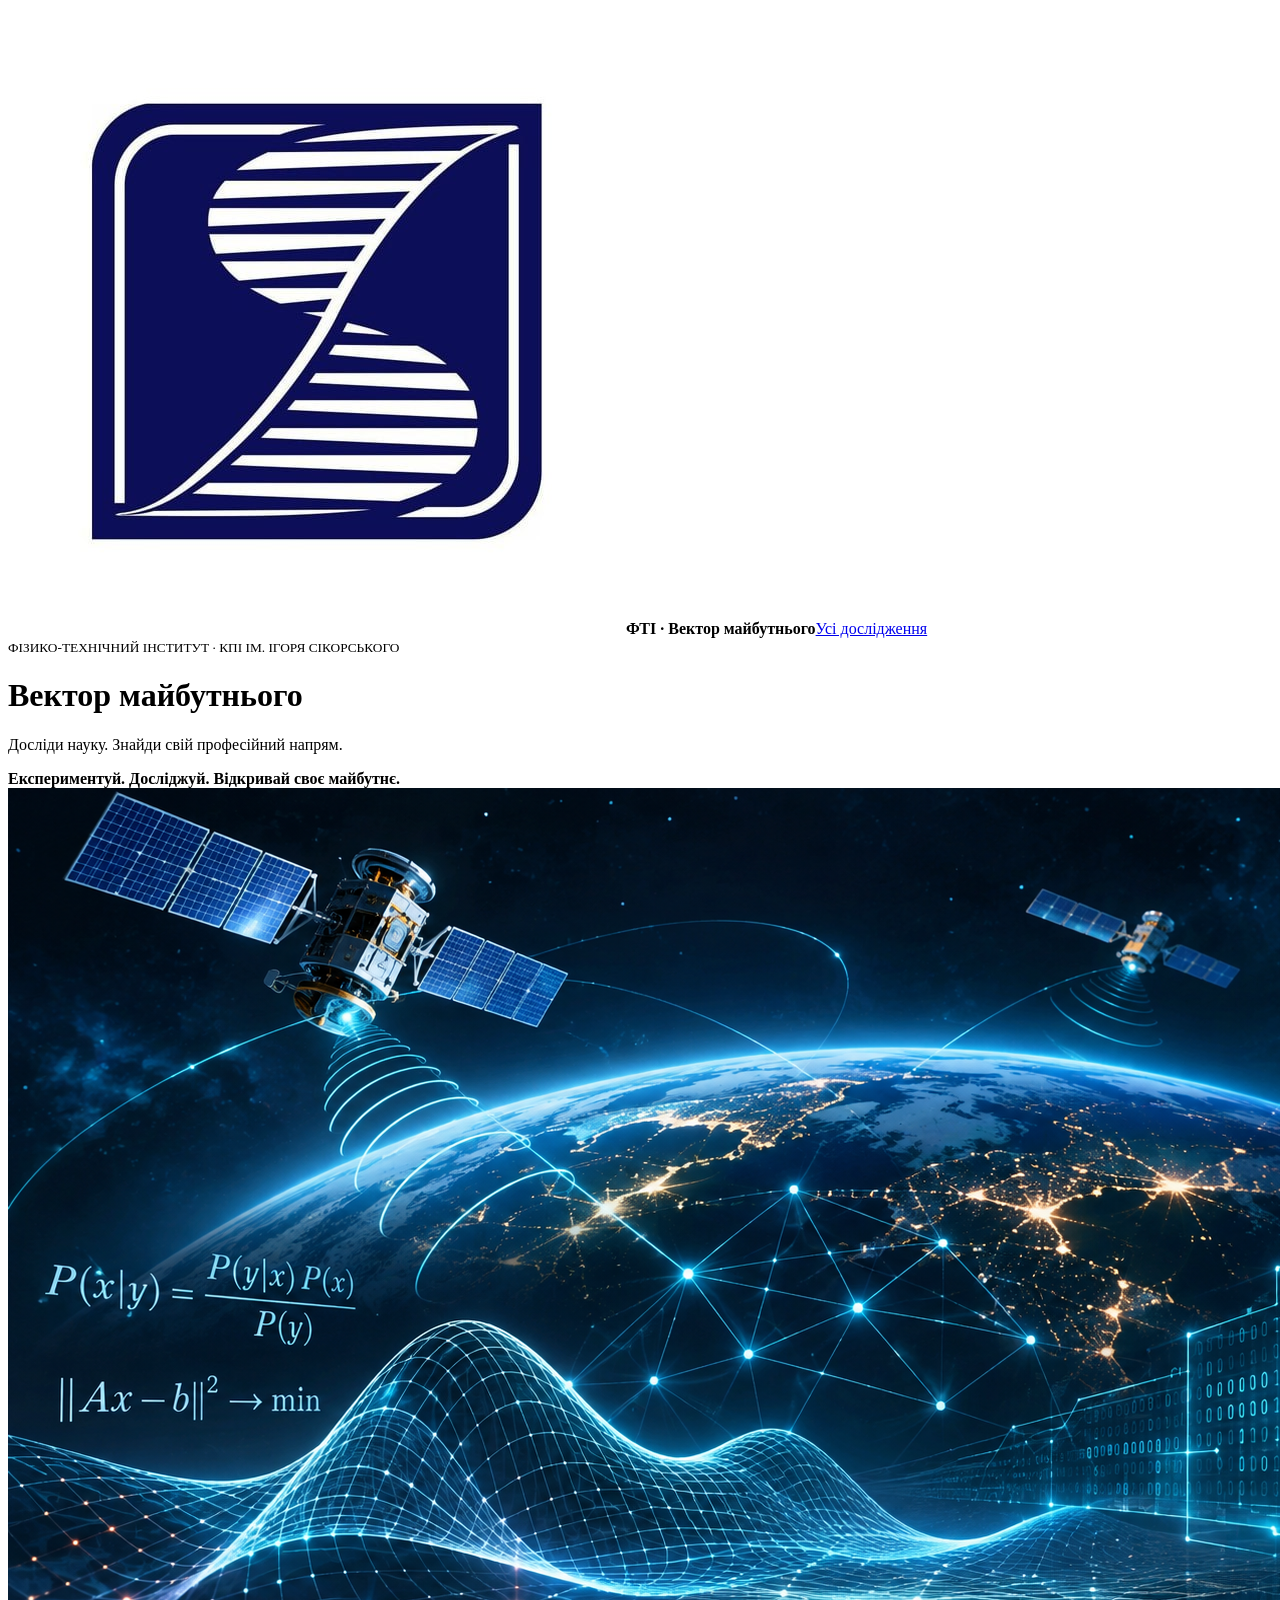
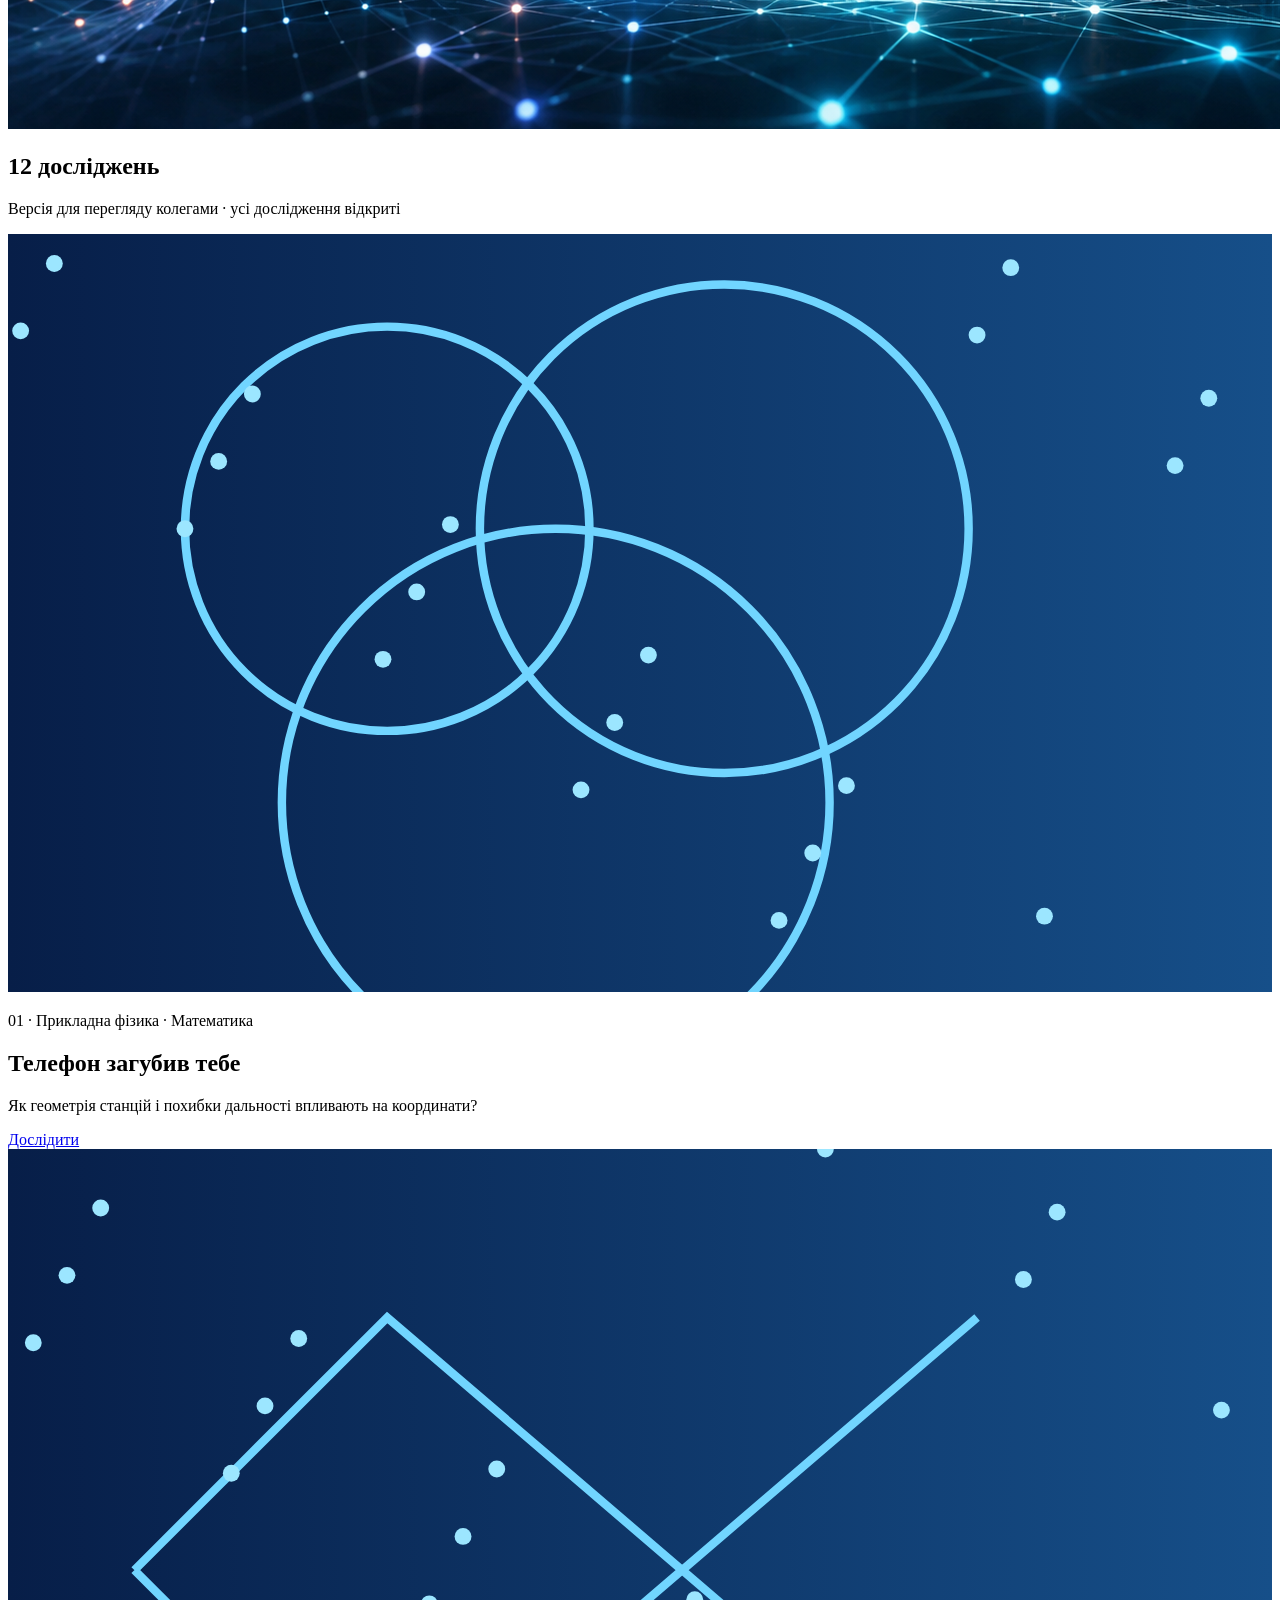
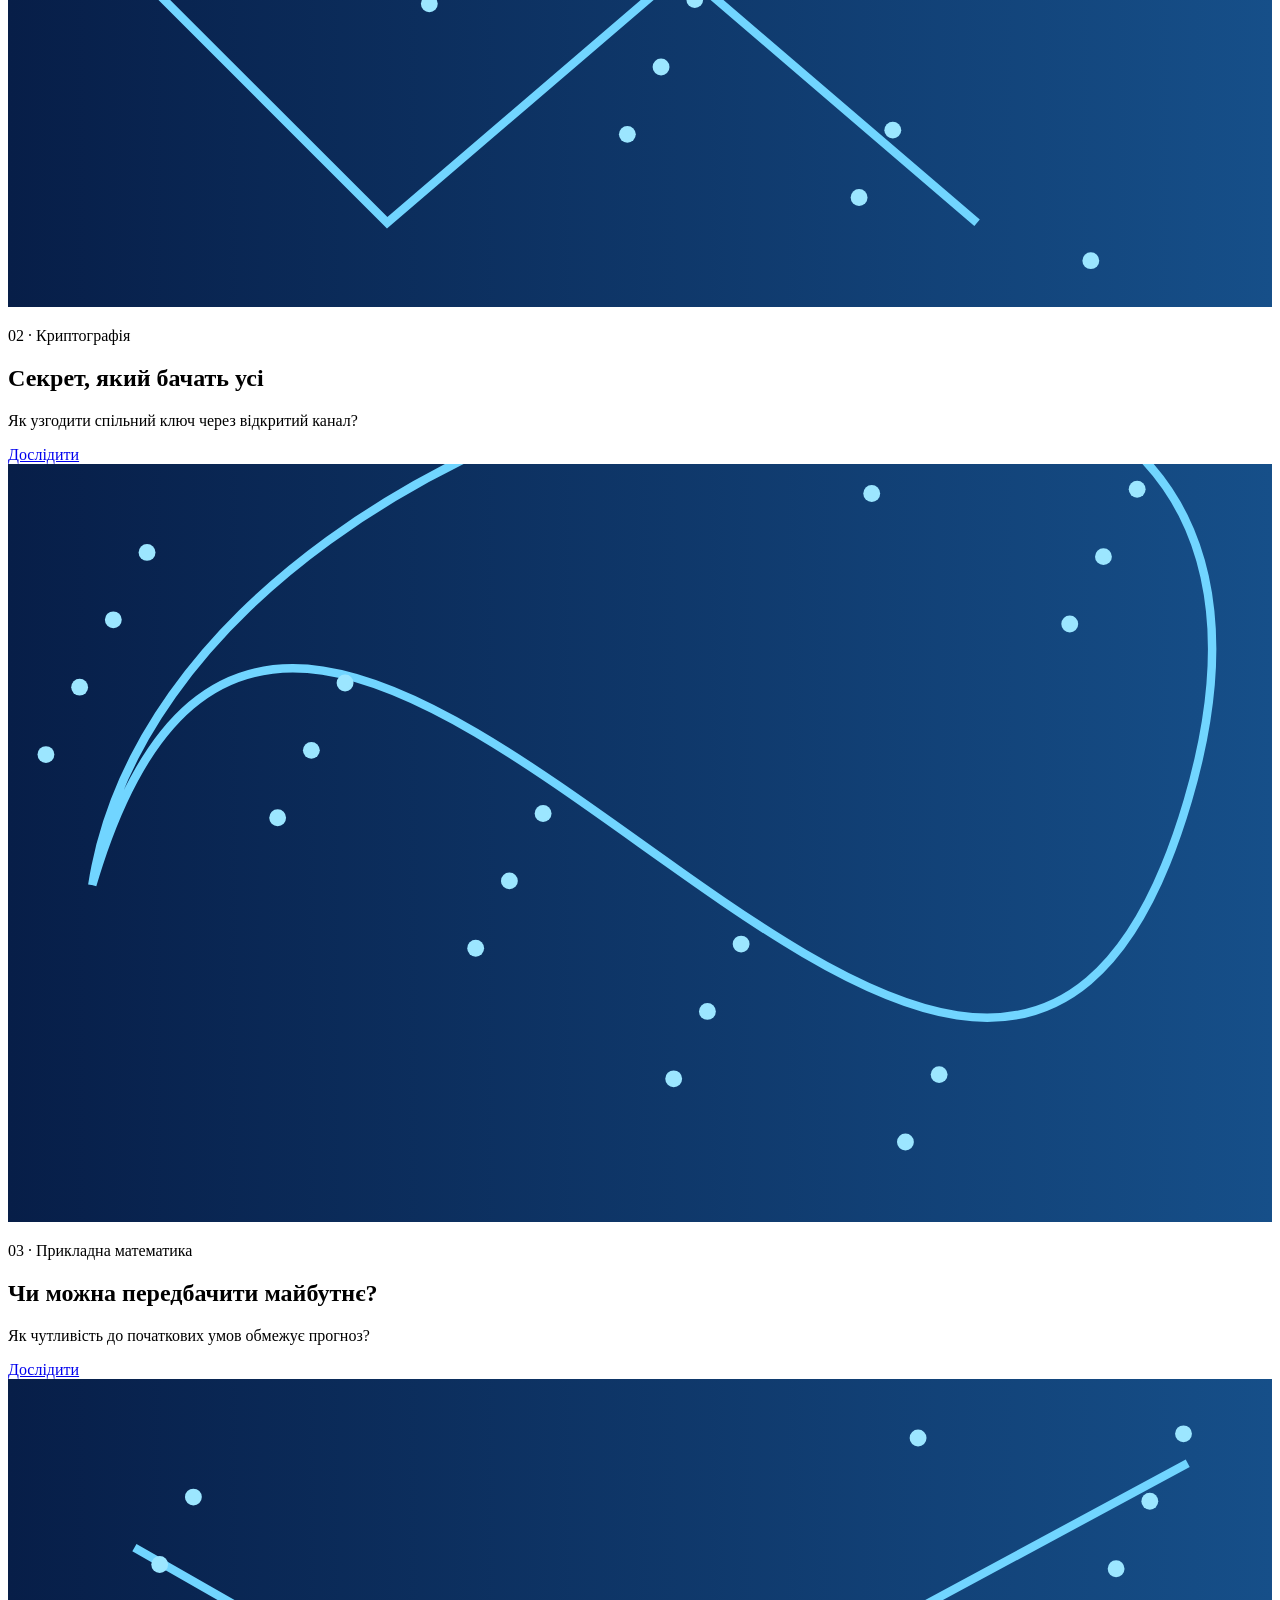
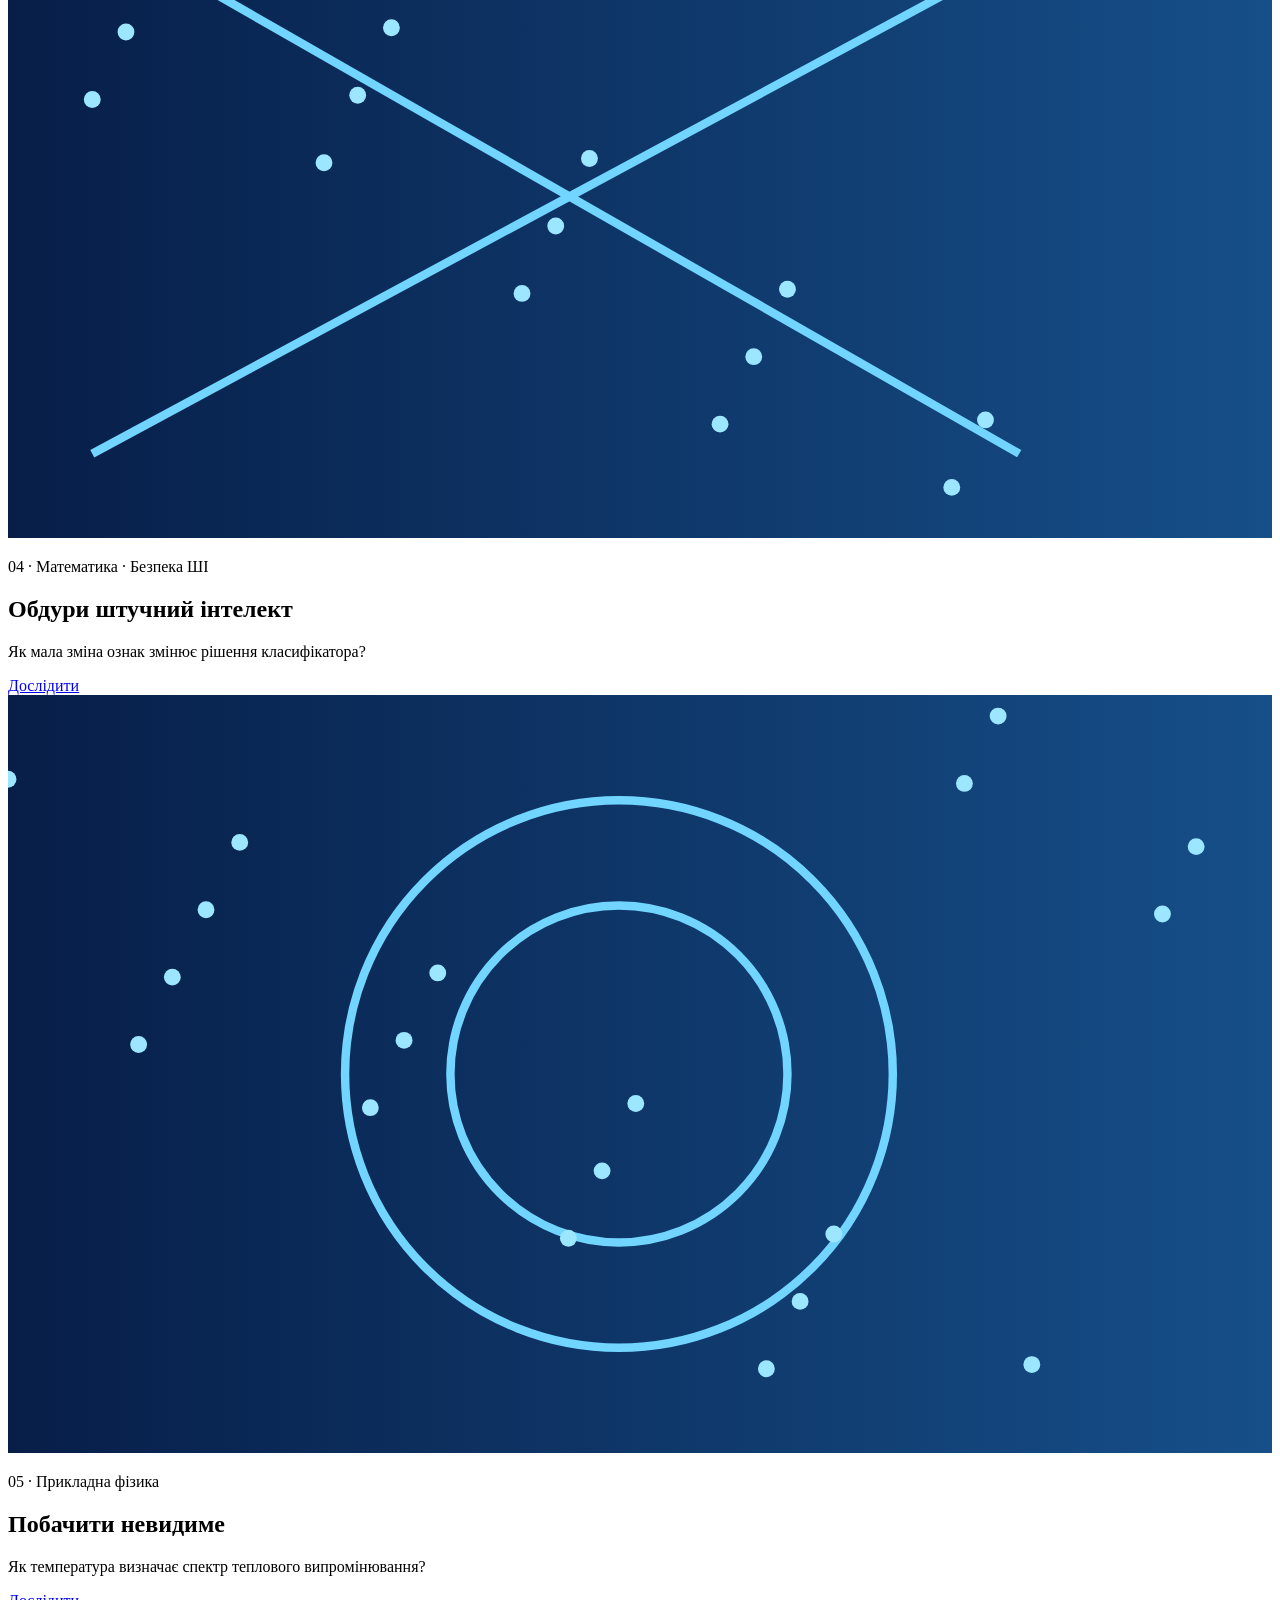
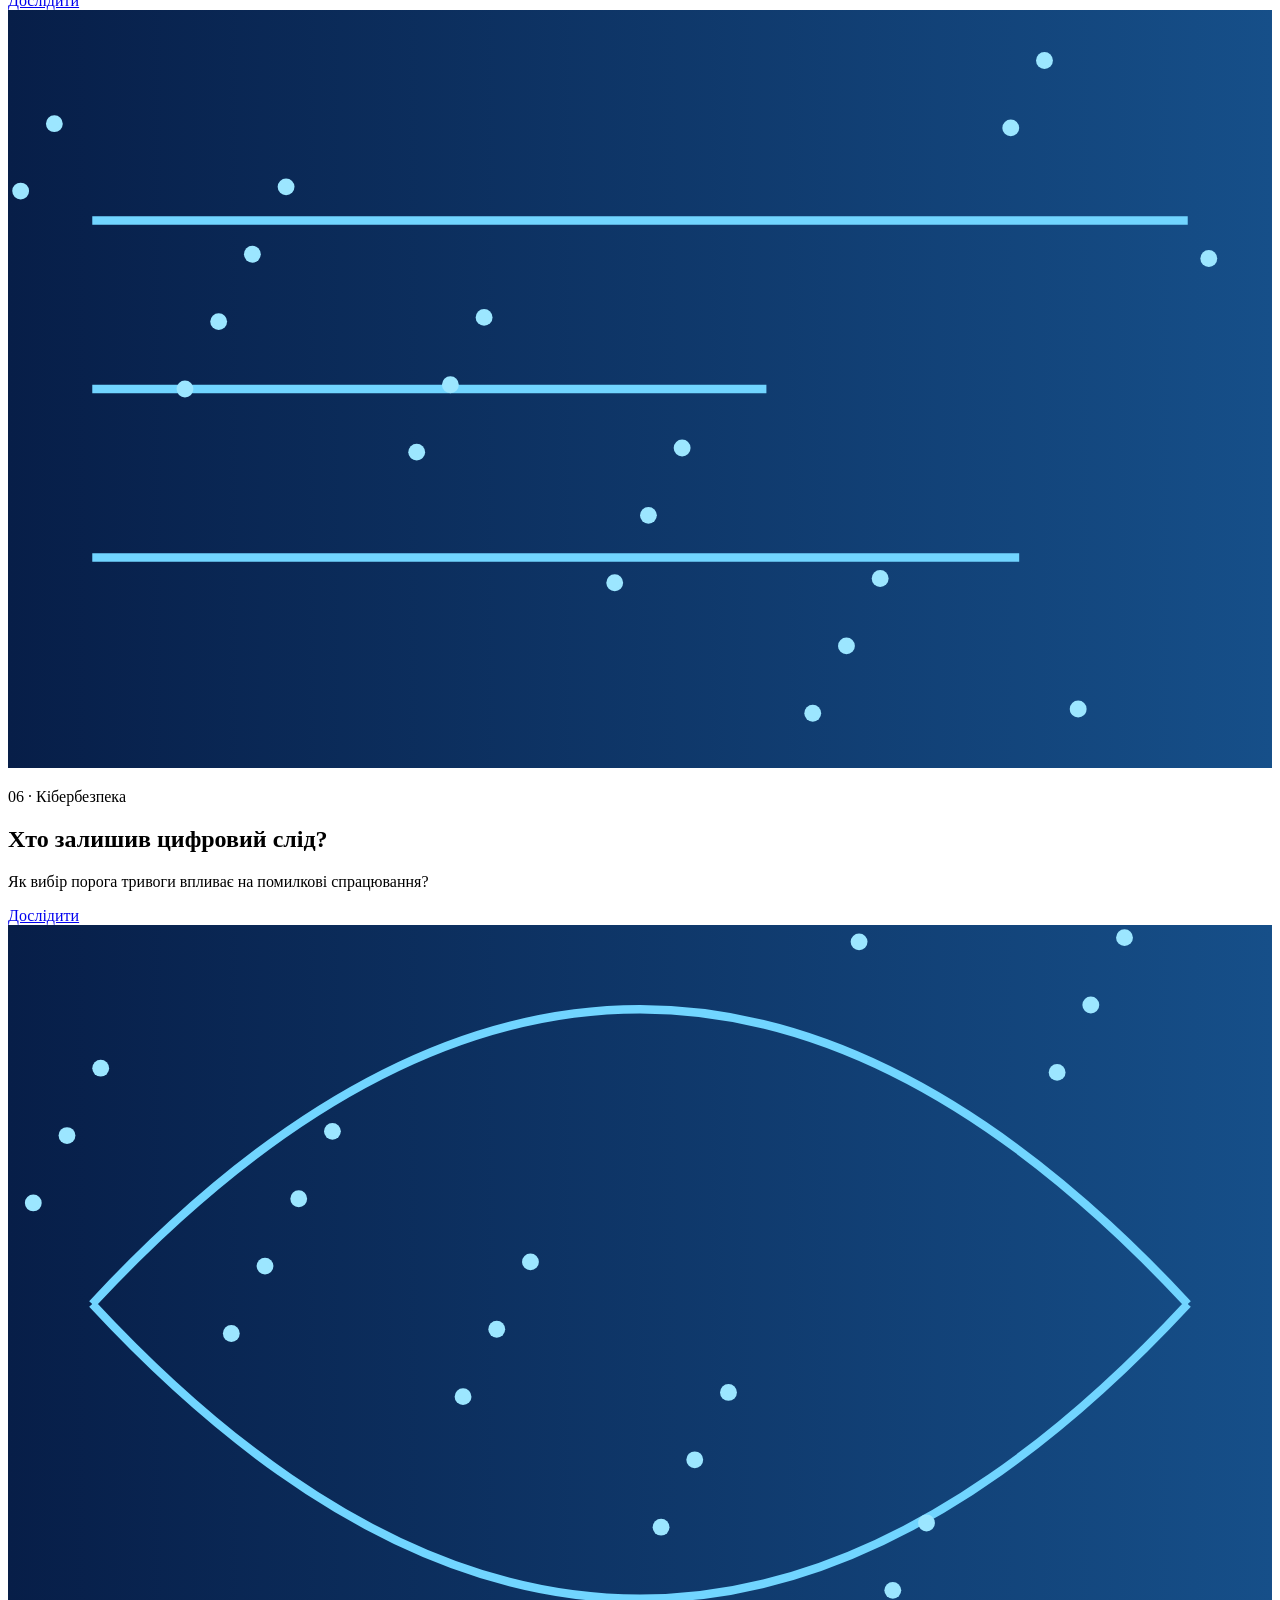
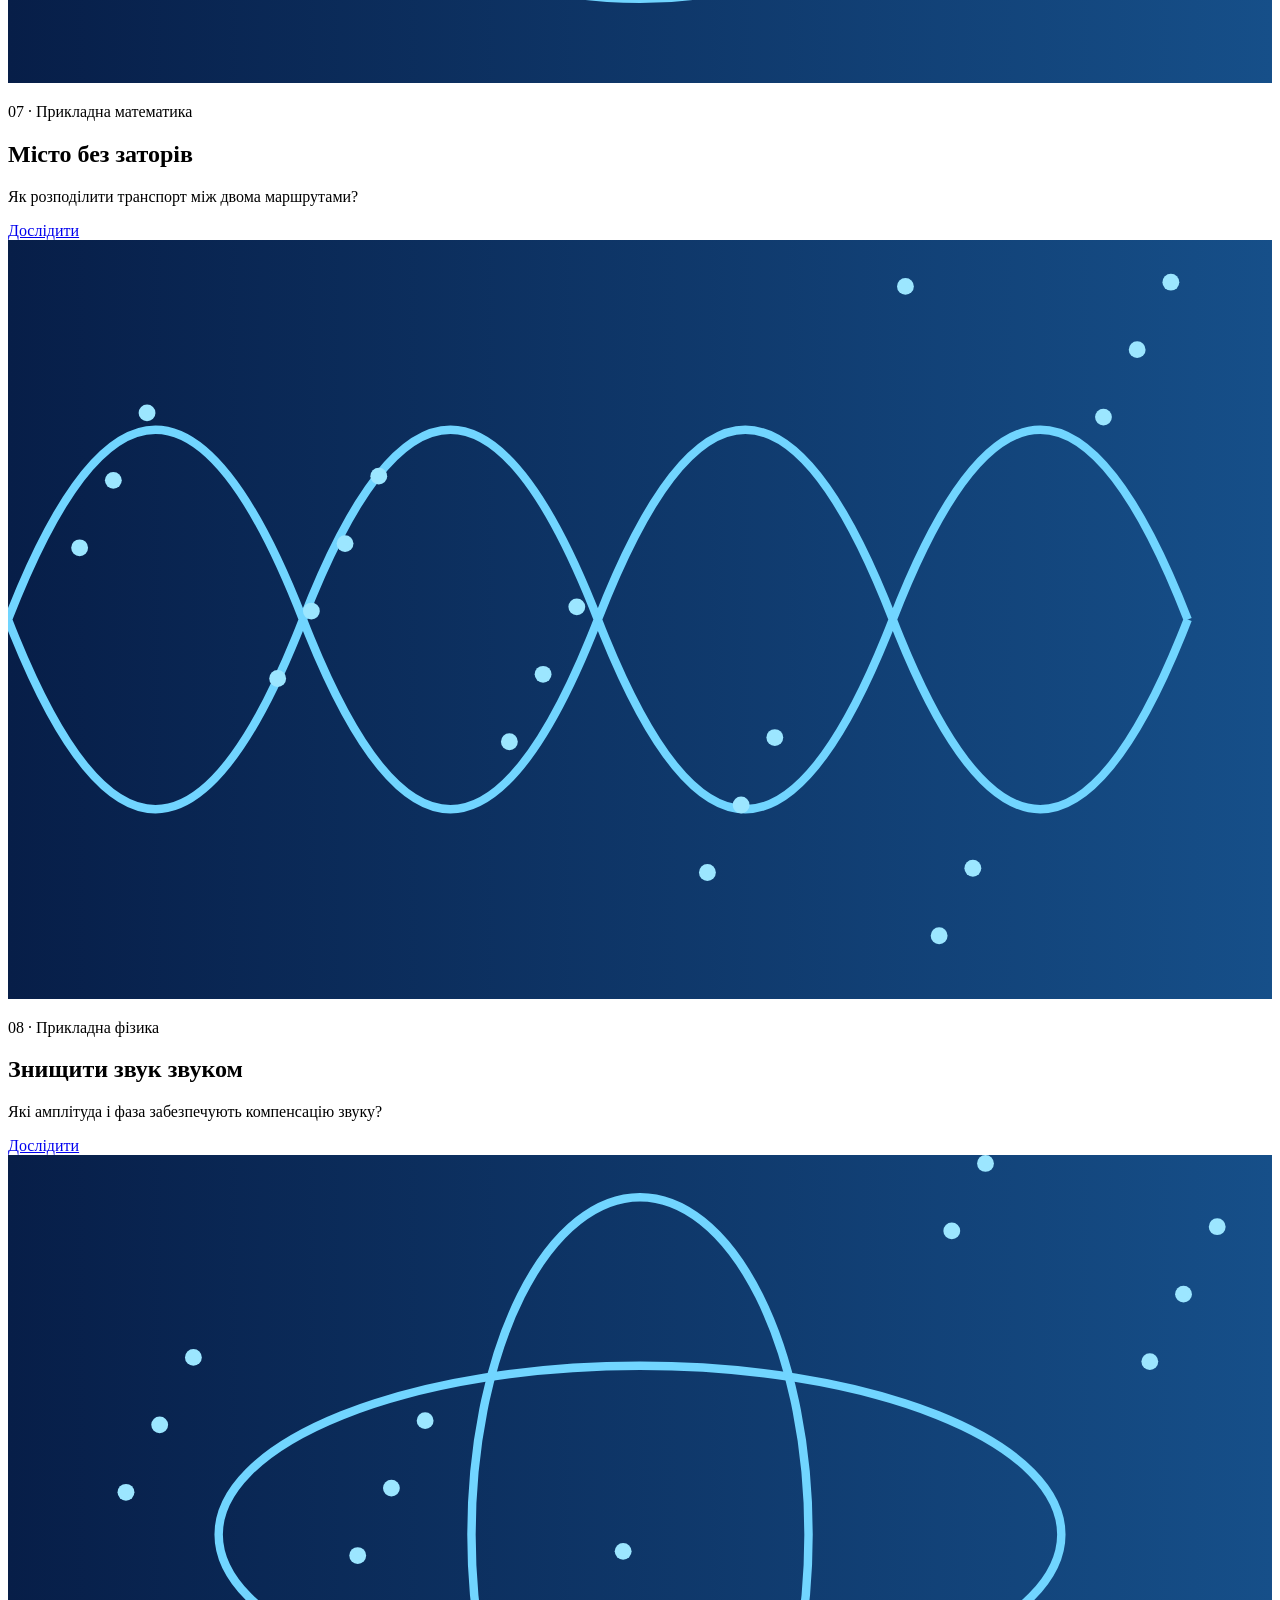
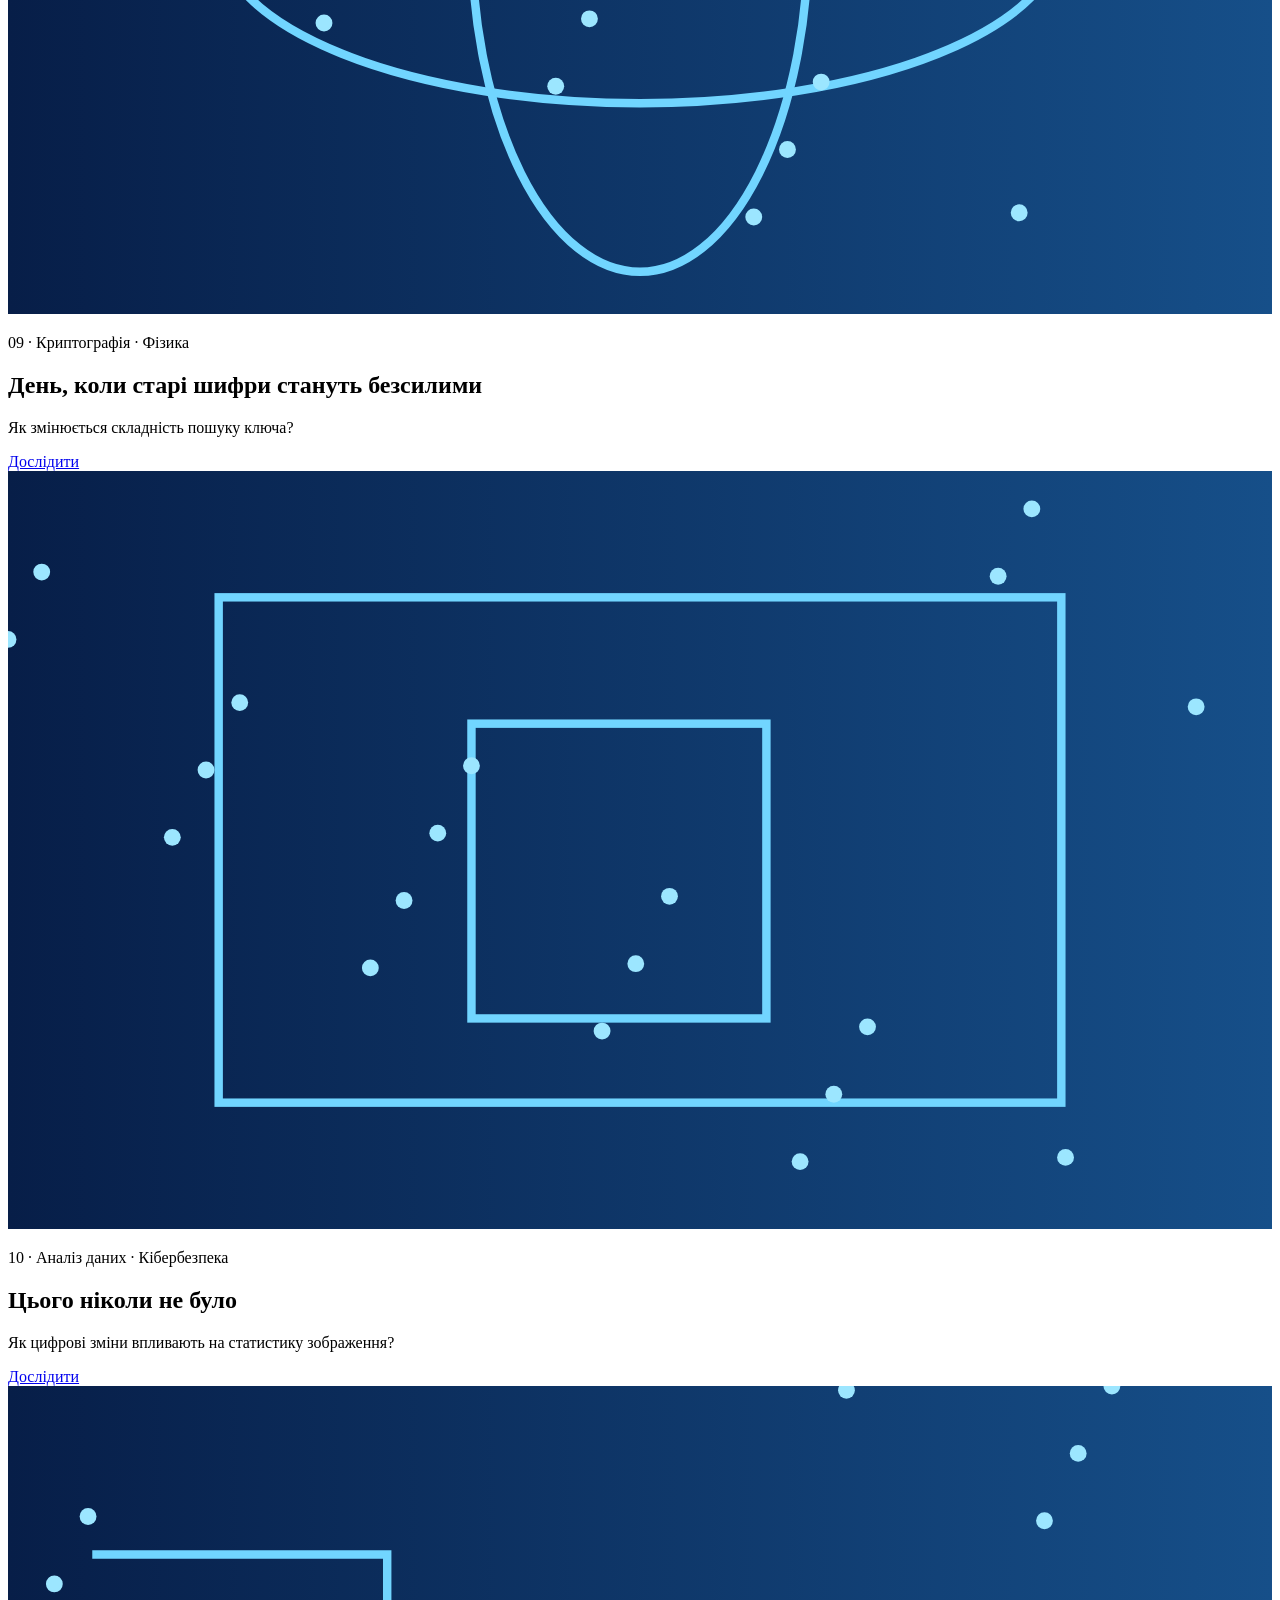
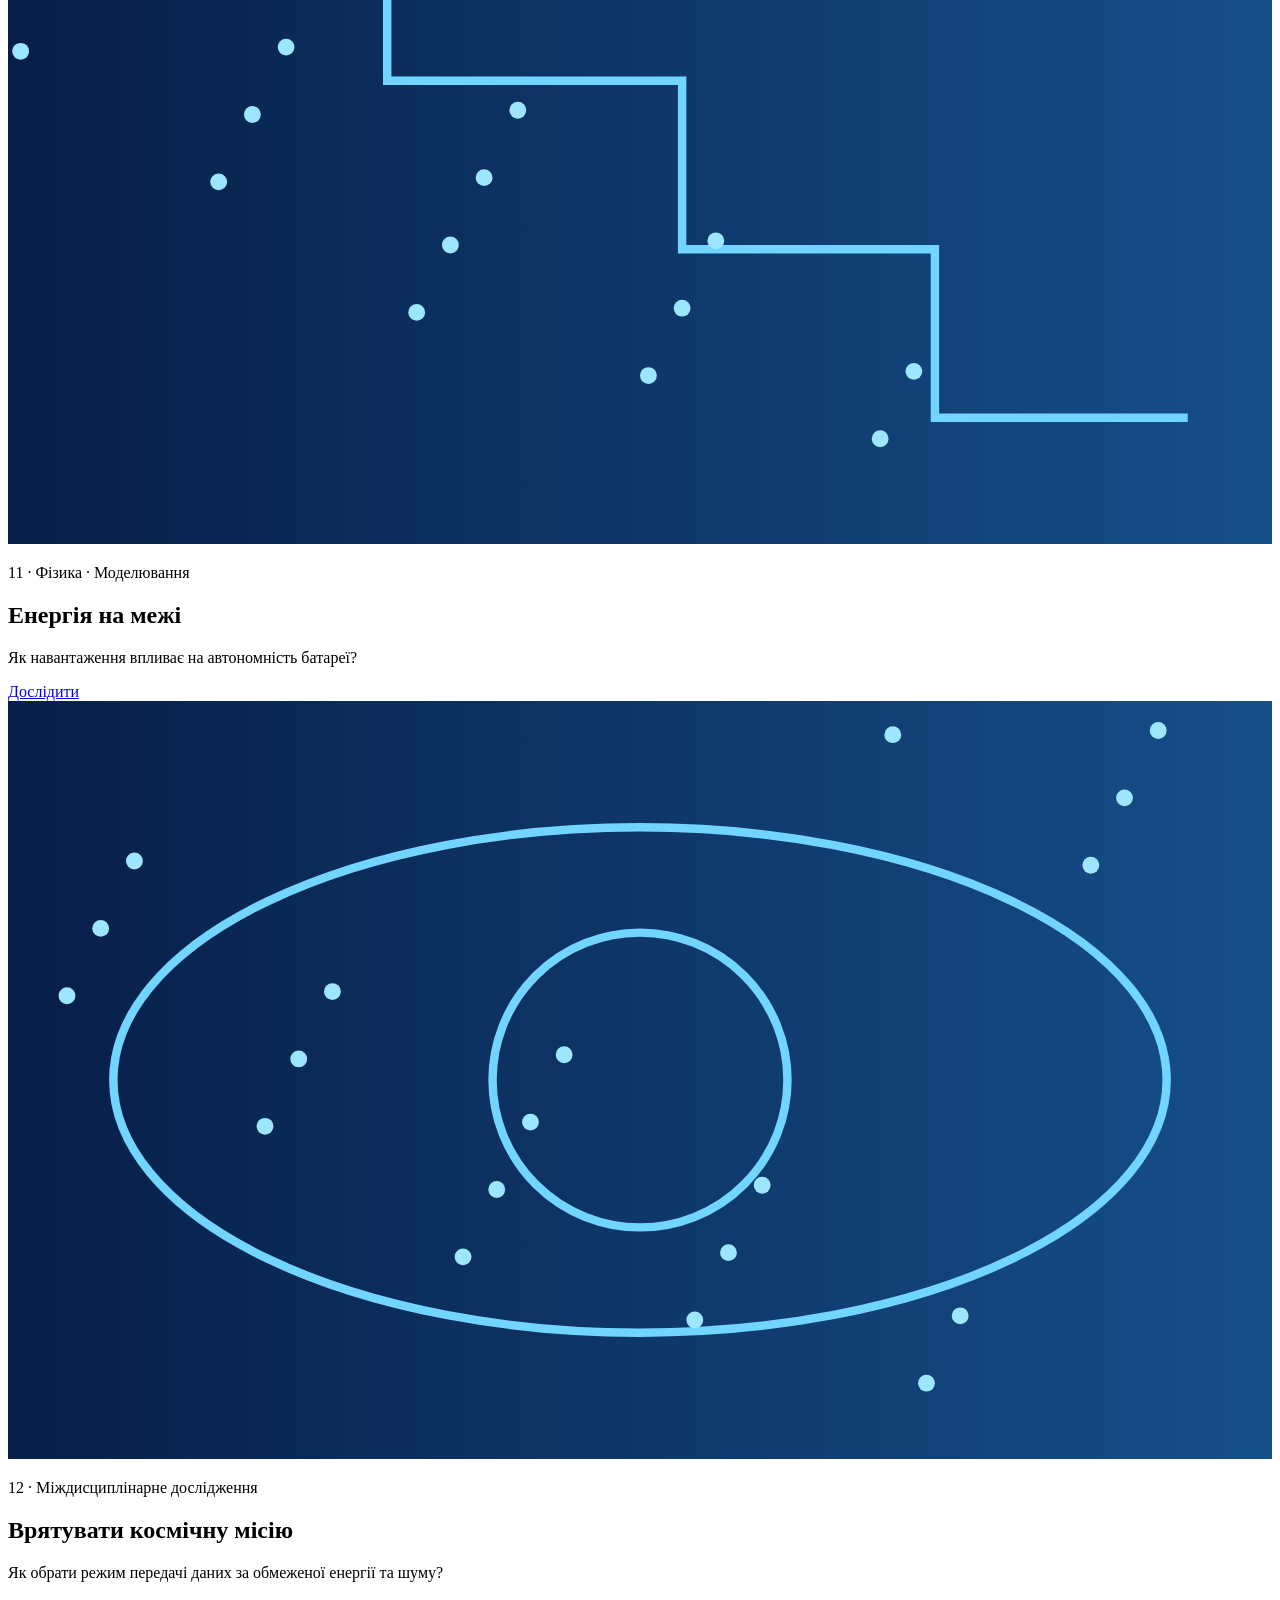
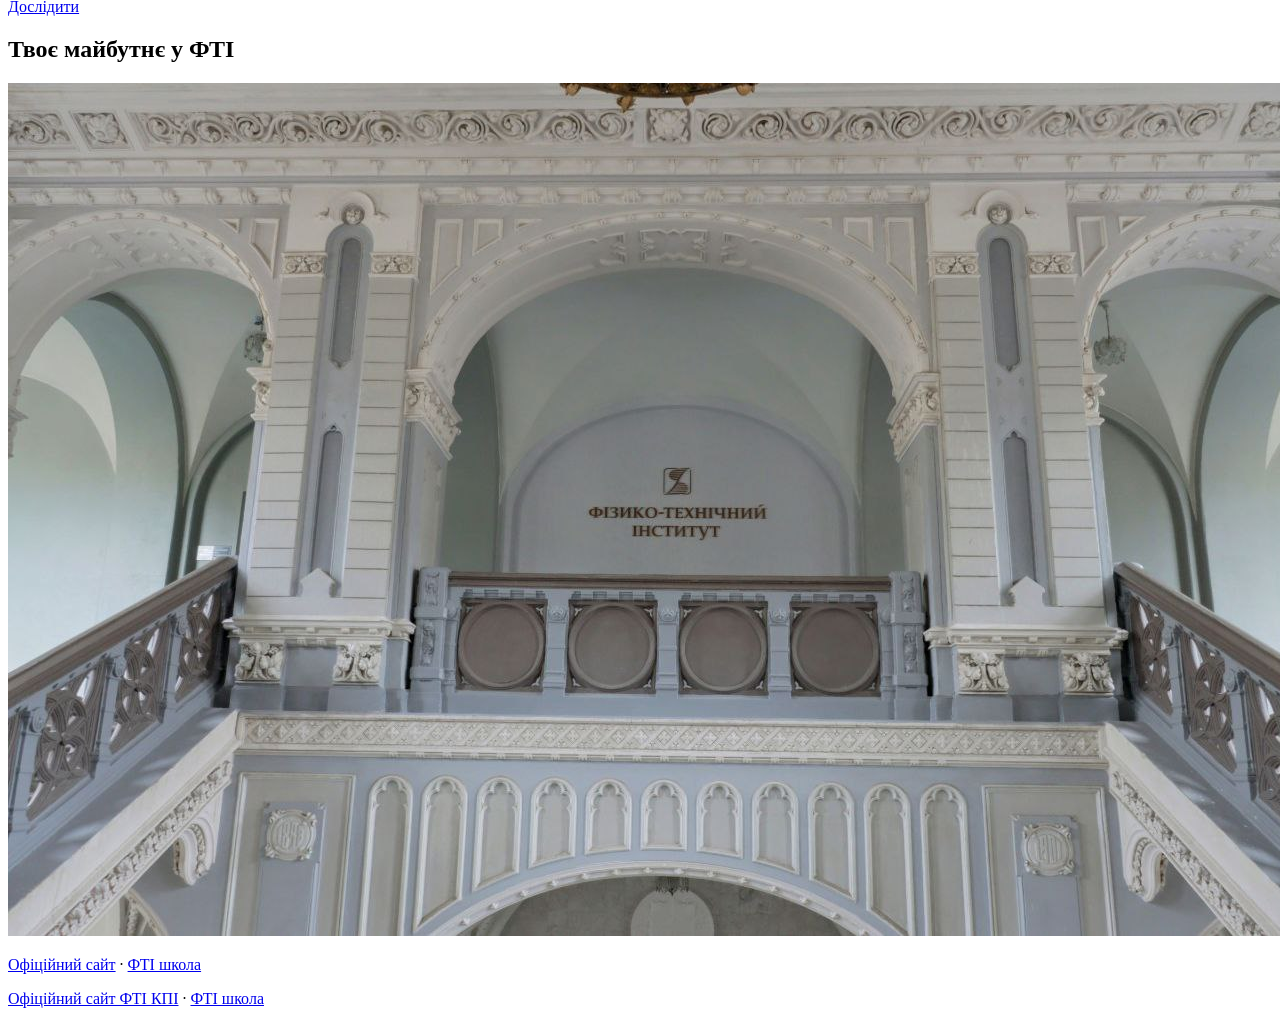
==== index.html @ 286333a9 "Add files via upload" ====
<!doctype html><html lang="uk"><meta charset="utf-8"><meta name="viewport" content="width=device-width,initial-scale=1"><title>ФТІ. Вектор майбутнього</title><link rel="icon" href="images/logo.jpg"><link rel="stylesheet" href="css/site.css"><header><div><img src="images/logo.jpg" alt="ФТІ"><strong>ФТІ · Вектор майбутнього</strong><a href="index.html">Усі дослідження</a></div></header><main><div class="hero"><div><small>ФІЗИКО-ТЕХНІЧНИЙ ІНСТИТУТ · КПІ ІМ. ІГОРЯ СІКОРСЬКОГО</small><h1>Вектор майбутнього</h1><p>Досліди науку. Знайди свій професійний напрям.</p><strong>Експериментуй. Досліджуй. Відкривай своє майбутнє.</strong></div><img src="images/hero.png" alt="Наукові технології"></div><h2>12 досліджень</h2><p>Версія для перегляду колегами · усі дослідження відкриті</p><div class="cards"><article class="card"><img src="images/01.svg" alt=""><p class="tag">01 · Прикладна фізика · Математика</p><h2>Телефон загубив тебе</h2><p>Як геометрія станцій і похибки дальності впливають на координати?</p><a class="btn" href="research/01.html">Дослідити</a></article><article class="card"><img src="images/02.svg" alt=""><p class="tag">02 · Криптографія</p><h2>Секрет, який бачать усі</h2><p>Як узгодити спільний ключ через відкритий канал?</p><a class="btn" href="research/02.html">Дослідити</a></article><article class="card"><img src="images/03.svg" alt=""><p class="tag">03 · Прикладна математика</p><h2>Чи можна передбачити майбутнє?</h2><p>Як чутливість до початкових умов обмежує прогноз?</p><a class="btn" href="research/03.html">Дослідити</a></article><article class="card"><img src="images/04.svg" alt=""><p class="tag">04 · Математика · Безпека ШІ</p><h2>Обдури штучний інтелект</h2><p>Як мала зміна ознак змінює рішення класифікатора?</p><a class="btn" href="research/04.html">Дослідити</a></article><article class="card"><img src="images/05.svg" alt=""><p class="tag">05 · Прикладна фізика</p><h2>Побачити невидиме</h2><p>Як температура визначає спектр теплового випромінювання?</p><a class="btn" href="research/05.html">Дослідити</a></article><article class="card"><img src="images/06.svg" alt=""><p class="tag">06 · Кібербезпека</p><h2>Хто залишив цифровий слід?</h2><p>Як вибір порога тривоги впливає на помилкові спрацювання?</p><a class="btn" href="research/06.html">Дослідити</a></article><article class="card"><img src="images/07.svg" alt=""><p class="tag">07 · Прикладна математика</p><h2>Місто без заторів</h2><p>Як розподілити транспорт між двома маршрутами?</p><a class="btn" href="research/07.html">Дослідити</a></article><article class="card"><img src="images/08.svg" alt=""><p class="tag">08 · Прикладна фізика</p><h2>Знищити звук звуком</h2><p>Які амплітуда і фаза забезпечують компенсацію звуку?</p><a class="btn" href="research/08.html">Дослідити</a></article><article class="card"><img src="images/09.svg" alt=""><p class="tag">09 · Криптографія · Фізика</p><h2>День, коли старі шифри стануть безсилими</h2><p>Як змінюється складність пошуку ключа?</p><a class="btn" href="research/09.html">Дослідити</a></article><article class="card"><img src="images/10.svg" alt=""><p class="tag">10 · Аналіз даних · Кібербезпека</p><h2>Цього ніколи не було</h2><p>Як цифрові зміни впливають на статистику зображення?</p><a class="btn" href="research/10.html">Дослідити</a></article><article class="card"><img src="images/11.svg" alt=""><p class="tag">11 · Фізика · Моделювання</p><h2>Енергія на межі</h2><p>Як навантаження впливає на автономність батареї?</p><a class="btn" href="research/11.html">Дослідити</a></article><article class="card"><img src="images/12.svg" alt=""><p class="tag">12 · Міждисциплінарне дослідження</p><h2>Врятувати космічну місію</h2><p>Як обрати режим передачі даних за обмеженої енергії та шуму?</p><a class="btn" href="research/12.html">Дослідити</a></article></div><section><h2>Твоє майбутнє у ФТІ</h2><img class="photo" src="images/fti.jpg" alt="Інтер’єр ФТІ"><p><a href="https://ipt.kpi.ua">Офіційний сайт</a> · <a href="https://t.me/iptschool">ФТІ школа</a></p></section></main><footer><a href="https://ipt.kpi.ua">Офіційний сайт ФТІ КПІ</a> · <a href="https://t.me/iptschool">ФТІ школа</a></footer></html>
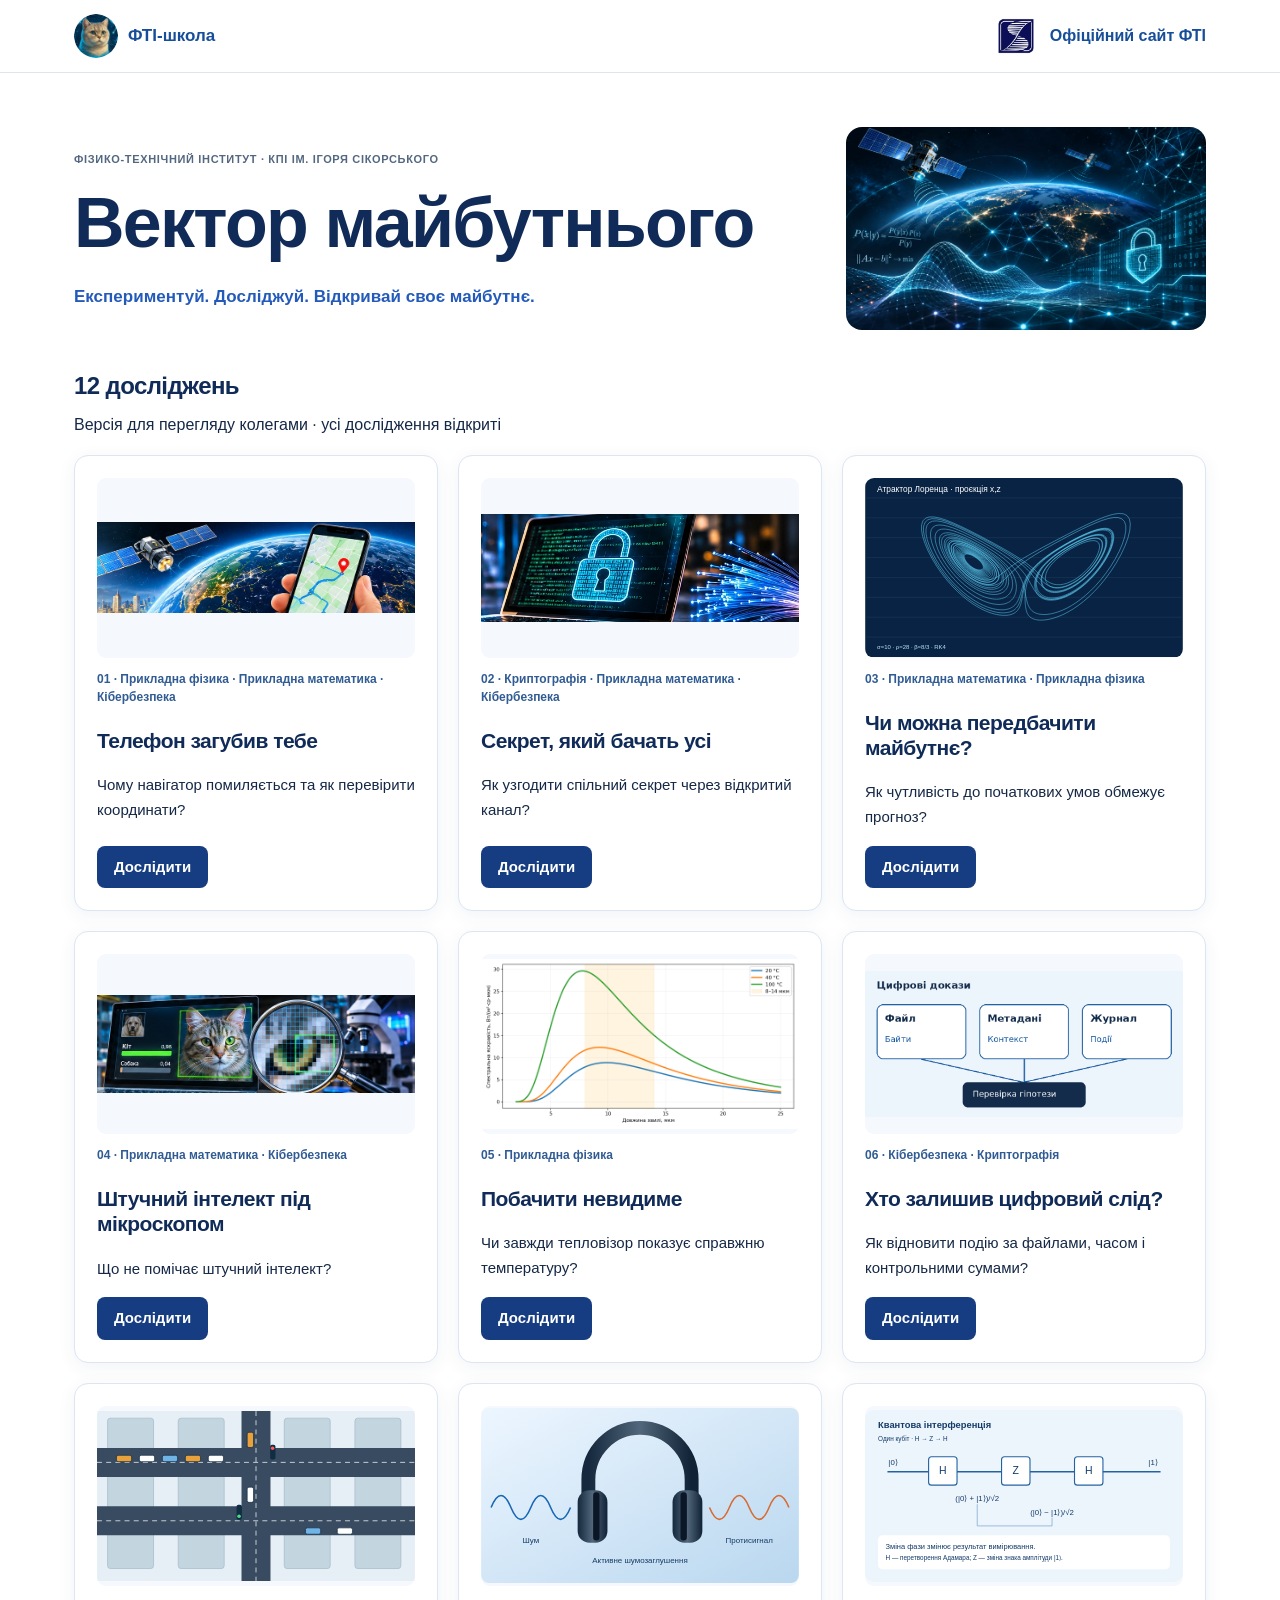
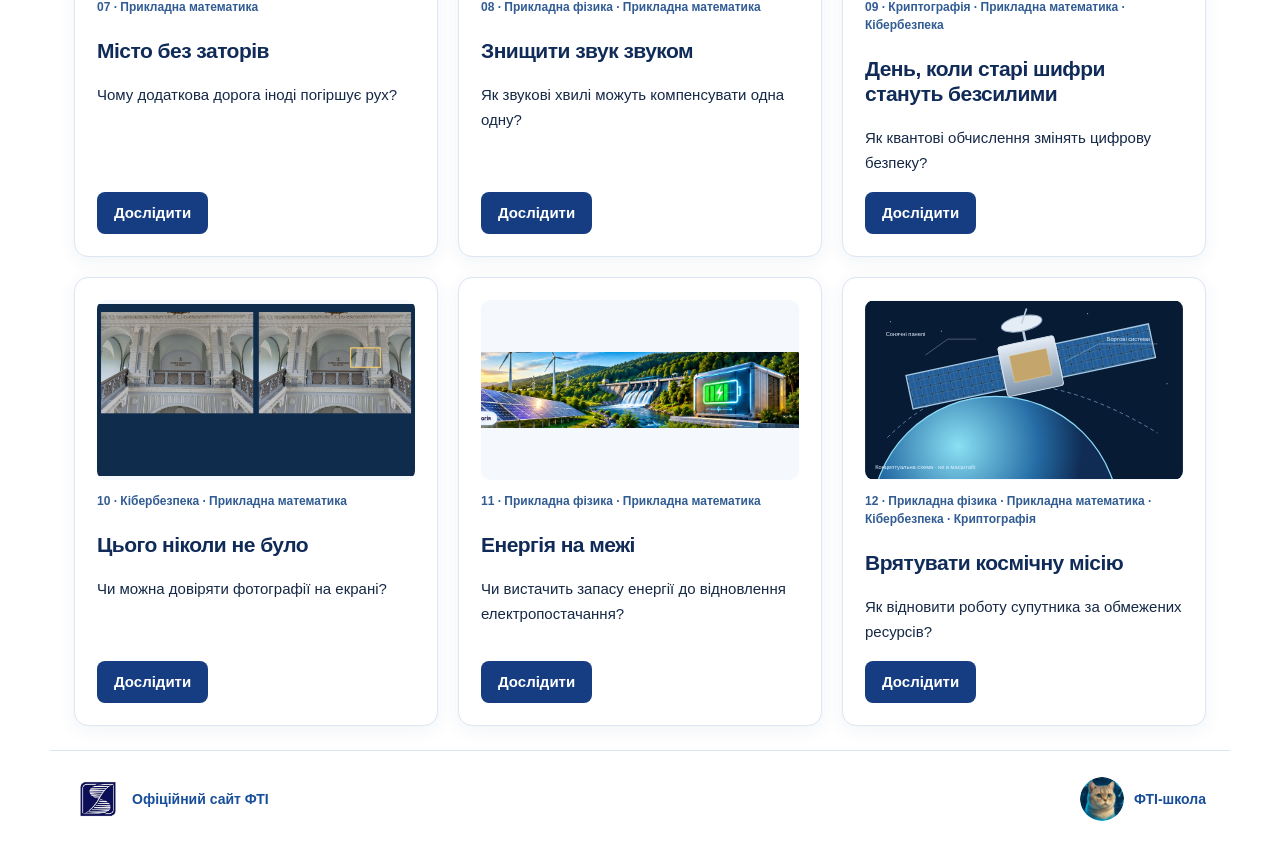
==== commit 9d639a54: "Add files via upload" ====
--- a/index.html
+++ b/index.html
@@ -1 +1,2 @@
-<!doctype html><html lang="uk"><meta charset="utf-8"><meta name="viewport" content="width=device-width,initial-scale=1"><title>ФТІ. Вектор майбутнього</title><link rel="icon" href="images/logo.jpg"><link rel="stylesheet" href="css/site.css"><header><div><img src="images/logo.jpg" alt="ФТІ"><strong>ФТІ · Вектор майбутнього</strong><a href="index.html">Усі дослідження</a></div></header><main><div class="hero"><div><small>ФІЗИКО-ТЕХНІЧНИЙ ІНСТИТУТ · КПІ ІМ. ІГОРЯ СІКОРСЬКОГО</small><h1>Вектор майбутнього</h1><p>Досліди науку. Знайди свій професійний напрям.</p><strong>Експериментуй. Досліджуй. Відкривай своє майбутнє.</strong></div><img src="images/hero.png" alt="Наукові технології"></div><h2>12 досліджень</h2><p>Версія для перегляду колегами · усі дослідження відкриті</p><div class="cards"><article class="card"><img src="images/01.svg" alt=""><p class="tag">01 · Прикладна фізика · Математика</p><h2>Телефон загубив тебе</h2><p>Як геометрія станцій і похибки дальності впливають на координати?</p><a class="btn" href="research/01.html">Дослідити</a></article><article class="card"><img src="images/02.svg" alt=""><p class="tag">02 · Криптографія</p><h2>Секрет, який бачать усі</h2><p>Як узгодити спільний ключ через відкритий канал?</p><a class="btn" href="research/02.html">Дослідити</a></article><article class="card"><img src="images/03.svg" alt=""><p class="tag">03 · Прикладна математика</p><h2>Чи можна передбачити майбутнє?</h2><p>Як чутливість до початкових умов обмежує прогноз?</p><a class="btn" href="research/03.html">Дослідити</a></article><article class="card"><img src="images/04.svg" alt=""><p class="tag">04 · Математика · Безпека ШІ</p><h2>Обдури штучний інтелект</h2><p>Як мала зміна ознак змінює рішення класифікатора?</p><a class="btn" href="research/04.html">Дослідити</a></article><article class="card"><img src="images/05.svg" alt=""><p class="tag">05 · Прикладна фізика</p><h2>Побачити невидиме</h2><p>Як температура визначає спектр теплового випромінювання?</p><a class="btn" href="research/05.html">Дослідити</a></article><article class="card"><img src="images/06.svg" alt=""><p class="tag">06 · Кібербезпека</p><h2>Хто залишив цифровий слід?</h2><p>Як вибір порога тривоги впливає на помилкові спрацювання?</p><a class="btn" href="research/06.html">Дослідити</a></article><article class="card"><img src="images/07.svg" alt=""><p class="tag">07 · Прикладна математика</p><h2>Місто без заторів</h2><p>Як розподілити транспорт між двома маршрутами?</p><a class="btn" href="research/07.html">Дослідити</a></article><article class="card"><img src="images/08.svg" alt=""><p class="tag">08 · Прикладна фізика</p><h2>Знищити звук звуком</h2><p>Які амплітуда і фаза забезпечують компенсацію звуку?</p><a class="btn" href="research/08.html">Дослідити</a></article><article class="card"><img src="images/09.svg" alt=""><p class="tag">09 · Криптографія · Фізика</p><h2>День, коли старі шифри стануть безсилими</h2><p>Як змінюється складність пошуку ключа?</p><a class="btn" href="research/09.html">Дослідити</a></article><article class="card"><img src="images/10.svg" alt=""><p class="tag">10 · Аналіз даних · Кібербезпека</p><h2>Цього ніколи не було</h2><p>Як цифрові зміни впливають на статистику зображення?</p><a class="btn" href="research/10.html">Дослідити</a></article><article class="card"><img src="images/11.svg" alt=""><p class="tag">11 · Фізика · Моделювання</p><h2>Енергія на межі</h2><p>Як навантаження впливає на автономність батареї?</p><a class="btn" href="research/11.html">Дослідити</a></article><article class="card"><img src="images/12.svg" alt=""><p class="tag">12 · Міждисциплінарне дослідження</p><h2>Врятувати космічну місію</h2><p>Як обрати режим передачі даних за обмеженої енергії та шуму?</p><a class="btn" href="research/12.html">Дослідити</a></article></div><section><h2>Твоє майбутнє у ФТІ</h2><img class="photo" src="images/fti.jpg" alt="Інтер’єр ФТІ"><p><a href="https://ipt.kpi.ua">Офіційний сайт</a> · <a href="https://t.me/iptschool">ФТІ школа</a></p></section></main><footer><a href="https://ipt.kpi.ua">Офіційний сайт ФТІ КПІ</a> · <a href="https://t.me/iptschool">ФТІ школа</a></footer></html>+<!DOCTYPE html>
+<html lang="uk"><head><meta charset="utf-8"/><meta content="width=device-width,initial-scale=1" name="viewport"/><title>ФТІ. Вектор майбутнього</title><link href="images/logo.jpg" rel="icon"/><style>*{box-sizing:border-box}html{scroll-behavior:smooth}body{margin:0;background:#fff;color:#152846;font:16px/1.65 "Segoe UI",Arial,sans-serif}img{display:block;max-width:100%;height:auto}main,header>div,footer{max-width:1180px;margin:auto;padding:24px}header{border-bottom:1px solid #dce5f1;background:#fff}header>div{display:flex;align-items:center;gap:14px;padding-block:12px}header img{width:52px;height:52px;object-fit:contain}header strong{font-size:17px}header a:last-child{margin-left:auto}a{color:#174e99;text-underline-offset:3px}h1,h2{line-height:1.2;letter-spacing:-.025em;color:#102b58}h1{font-size:clamp(32px,4.3vw,52px);margin:12px 0 18px}h2{font-size:24px;margin:0 0 12px}p{margin:8px 0 16px}small,.muted{color:#536780}small{font-size:11px;letter-spacing:.06em;font-weight:700}.hero{display:grid;grid-template-columns:minmax(0,1fr) minmax(0,1.15fr);align-items:center;gap:30px;padding:30px 0 42px}.hero>img{width:100%;max-height:310px;object-fit:cover;border-radius:16px}.hero p{font-size:19px}.hero strong{display:block;color:#245bbb;font-size:17px}.cards{display:grid;grid-template-columns:repeat(3,minmax(0,1fr));gap:20px}.card,section,details{border:1px solid #dce5f1;border-radius:14px;padding:22px;margin:20px 0;background:#fff}.card{margin:0;display:flex;flex-direction:column;min-width:0;box-shadow:0 4px 18px #173b7010}.card img{width:100%;height:145px;object-fit:cover;border-radius:9px}.card h2{font-size:21px}.card p{font-size:15px}.card a{margin-top:auto;align-self:flex-start}.btn,button{display:inline-block;background:#163d82;color:white;border:0;border-radius:8px;padding:10px 17px;text-decoration:none;font:600 15px/1.5 "Segoe UI",Arial,sans-serif;cursor:pointer}.btn:hover,button:hover{background:#245bbb}button:focus-visible,a:focus-visible,input:focus-visible,textarea:focus-visible{outline:3px solid #00a4d4;outline-offset:3px}label{display:block;margin:12px 0}input[type=range]{width:100%;accent-color:#245bbb}textarea{width:100%;min-height:100px;font:inherit;border:1px solid #9aadc6;border-radius:8px;padding:10px}canvas{display:block;width:100%;height:260px;background:#f2f7fc;border-radius:8px}#pix{image-rendering:pixelated;max-width:256px;height:auto}[hidden]{display:none!important}.value{font-size:2rem;font-weight:700;color:#164e99}summary{cursor:pointer;font-weight:700}.tag,.card .tag{font-size:12px;font-weight:650;color:#315c93;margin-top:12px}.closed{color:#64748b}.photo{width:100%;max-width:650px;max-height:250px;object-fit:cover;border-radius:12px}footer{border-top:1px solid #dce5f1;font-size:14px}table{border-collapse:collapse;font-size:14px;overflow-wrap:anywhere}th,td{padding:8px;border-bottom:1px solid #dce5f1}main:has(#hyp){max-width:920px}@media(max-width:850px){.cards{grid-template-columns:repeat(2,minmax(0,1fr))}.hero{gap:20px}}@media(max-width:560px){.hero,.cards{grid-template-columns:1fr}.hero{padding:15px 0 25px}.hero>img{max-height:220px}.card img{height:150px}main,footer{padding:16px}header>div{padding:10px 16px;flex-wrap:wrap}header img{width:42px;height:42px}header a:last-child{margin-left:0;font-size:13px}section,details,.card{padding:16px}h2{font-size:21px}}header>div,footer{display:flex;align-items:center;justify-content:space-between;gap:16px;flex-wrap:wrap}.brand,.official{display:flex;align-items:center;gap:10px;text-decoration:none;font-weight:650}.brand img,.official img{width:48px;height:48px;object-fit:contain;border-radius:8px}.hero{grid-template-columns:minmax(0,1.5fr) minmax(0,1fr)}.hero>img{max-width:420px;max-height:240px;object-fit:contain;justify-self:end}.directions{display:flex;flex-wrap:wrap;gap:8px;margin:18px 0}.directions span{border:1px solid #c8d9f0;background:#eef5ff;color:#163d82;padding:7px 13px;border-radius:9px;font-weight:650;font-size:14px}.card img{height:180px;object-fit:contain;background:#f5f8fc}.card .tag{letter-spacing:0;line-height:1.5}.card h2{margin-top:6px}@media(max-width:560px){.hero{grid-template-columns:1fr}.hero>img{justify-self:center;max-height:200px}.brand img,.official img{width:38px;height:38px}.official{font-size:13px}.card img{height:170px}}.brand img{width:44px;height:44px;object-fit:cover;border-radius:50%;flex-shrink:0}.hero h1{font-size:clamp(38px,5.8vw,70px);line-height:1.08;margin:14px 0 22px}.hero{grid-template-columns:minmax(0,1.7fr) minmax(0,1fr)}.hero>img{max-width:360px;max-height:225px}@media(max-width:560px){.hero{grid-template-columns:1fr}.hero h1{font-size:42px}.brand img{width:36px;height:36px}}</style></head><body><header><div><a class="brand" href="https://t.me/iptschool"><img alt="Котик ФТІ-школи" src="images/fti-cat-avatar.png"/><strong>ФТІ-школа</strong></a><a class="official" href="https://ipt.kpi.ua"><img alt="" src="images/logo.jpg"/>Офіційний сайт ФТІ</a></div></header><main><div class="hero"><div><small>ФІЗИКО-ТЕХНІЧНИЙ ІНСТИТУТ · КПІ ІМ. ІГОРЯ СІКОРСЬКОГО</small><h1>Вектор майбутнього</h1><strong>Експериментуй. Досліджуй. Відкривай своє майбутнє.</strong></div><img alt="Наукові технології" src="images/hero.png"/></div><h2>12 досліджень</h2><p>Версія для перегляду колегами · усі дослідження відкриті</p><div class="cards"><article class="card"><img alt="Телефон загубив тебе" loading="lazy" src="images/gnss-hero.jpg"/><p class="tag">01 · Прикладна фізика · Прикладна математика · Кібербезпека</p><h2>Телефон загубив тебе</h2><p>Чому навігатор помиляється та як перевірити координати?</p><a class="btn" href="research/01.html">Дослідити</a></article><article class="card"><img alt="Секрет, який бачать усі" loading="lazy" src="images/crypto-hero.jpg"/><p class="tag">02 · Криптографія · Прикладна математика · Кібербезпека</p><h2>Секрет, який бачать усі</h2><p>Як узгодити спільний секрет через відкритий канал?</p><a class="btn" href="research/02.html">Дослідити</a></article><article class="card"><img alt="Чи можна передбачити майбутнє?" loading="lazy" src="images/chaos-hero.svg"/><p class="tag">03 · Прикладна математика · Прикладна фізика</p><h2>Чи можна передбачити майбутнє?</h2><p>Як чутливість до початкових умов обмежує прогноз?</p><a class="btn" href="research/03.html">Дослідити</a></article><article class="card"><img alt="Штучний інтелект під мікроскопом" loading="lazy" src="images/ai-microscope.jpg"/><p class="tag">04 · Прикладна математика · Кібербезпека</p><h2>Штучний інтелект під мікроскопом</h2><p>Що не помічає штучний інтелект?</p><a class="btn" href="research/04.html">Дослідити</a></article><article class="card"><img alt="Побачити невидиме" loading="lazy" src="images/infrared-spectrum.png"/><p class="tag">05 · Прикладна фізика</p><h2>Побачити невидиме</h2><p>Чи завжди тепловізор показує справжню температуру?</p><a class="btn" href="research/05.html">Дослідити</a></article><article class="card"><img alt="Хто залишив цифровий слід?" loading="lazy" src="images/forensics-evidence.png"/><p class="tag">06 · Кібербезпека · Криптографія</p><h2>Хто залишив цифровий слід?</h2><p>Як відновити подію за файлами, часом і контрольними сумами?</p><a class="btn" href="research/06.html">Дослідити</a></article><article class="card"><img alt="Місто без заторів" loading="lazy" src="images/traffic-city.svg"/><p class="tag">07 · Прикладна математика</p><h2>Місто без заторів</h2><p>Чому додаткова дорога іноді погіршує рух?</p><a class="btn" href="research/07.html">Дослідити</a></article><article class="card"><img alt="Знищити звук звуком" loading="lazy" src="images/anc-hero.svg"/><p class="tag">08 · Прикладна фізика · Прикладна математика</p><h2>Знищити звук звуком</h2><p>Як звукові хвилі можуть компенсувати одна одну?</p><a class="btn" href="research/08.html">Дослідити</a></article><article class="card"><img alt="День, коли старі шифри стануть безсилими" loading="lazy" src="images/quantum-09.svg"/><p class="tag">09 · Криптографія · Прикладна математика · Кібербезпека</p><h2>День, коли старі шифри стануть безсилими</h2><p>Як квантові обчислення змінять цифрову безпеку?</p><a class="btn" href="research/09.html">Дослідити</a></article><article class="card"><img alt="Цього ніколи не було" loading="lazy" src="images/forgery-hero.jpg"/><p class="tag">10 · Кібербезпека · Прикладна математика</p><h2>Цього ніколи не було</h2><p>Чи можна довіряти фотографії на екрані?</p><a class="btn" href="research/10.html">Дослідити</a></article><article class="card"><img alt="Енергія на межі" loading="lazy" src="images/energy-hero.jpg"/><p class="tag">11 · Прикладна фізика · Прикладна математика</p><h2>Енергія на межі</h2><p>Чи вистачить запасу енергії до відновлення електропостачання?</p><a class="btn" href="research/11.html">Дослідити</a></article><article class="card"><img alt="Врятувати космічну місію" loading="lazy" src="images/mission-hero.svg"/><p class="tag">12 · Прикладна фізика · Прикладна математика · Кібербезпека · Криптографія</p><h2>Врятувати космічну місію</h2><p>Як відновити роботу супутника за обмежених ресурсів?</p><a class="btn" href="research/12.html">Дослідити</a></article></div></main><footer><a class="official" href="https://ipt.kpi.ua"><img alt="" src="images/logo.jpg"/>Офіційний сайт ФТІ</a><a class="brand" href="https://t.me/iptschool"><img alt="Котик ФТІ-школи" src="images/fti-cat-avatar.png"/>ФТІ-школа</a></footer></body></html>
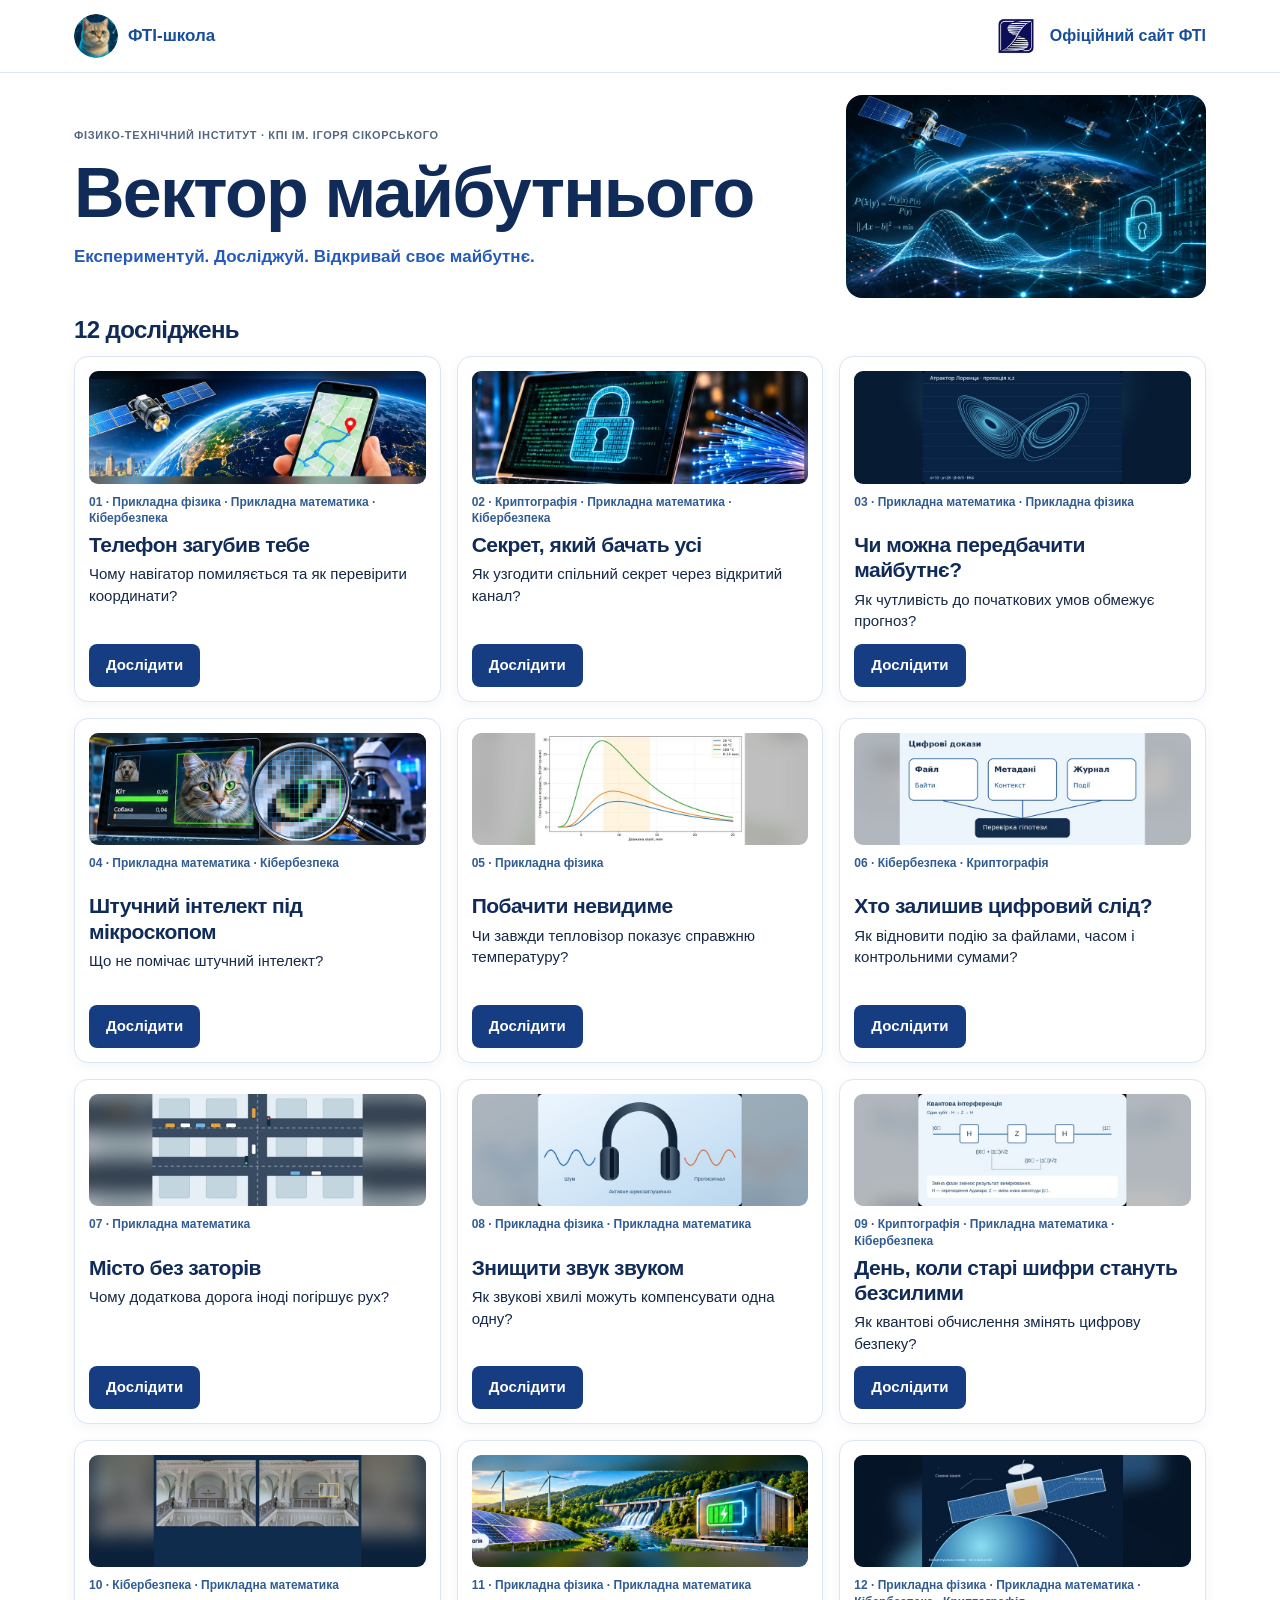
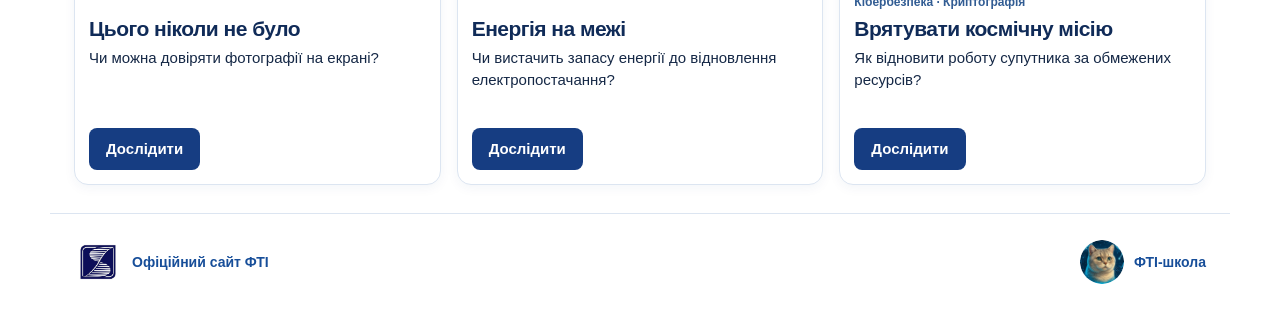
==== commit 0776d181: "Add files via upload" ====
--- a/index.html
+++ b/index.html
@@ -1,2 +1,5 @@
 <!DOCTYPE html>
-<html lang="uk"><head><meta charset="utf-8"/><meta content="width=device-width,initial-scale=1" name="viewport"/><title>ФТІ. Вектор майбутнього</title><link href="images/logo.jpg" rel="icon"/><style>*{box-sizing:border-box}html{scroll-behavior:smooth}body{margin:0;background:#fff;color:#152846;font:16px/1.65 "Segoe UI",Arial,sans-serif}img{display:block;max-width:100%;height:auto}main,header>div,footer{max-width:1180px;margin:auto;padding:24px}header{border-bottom:1px solid #dce5f1;background:#fff}header>div{display:flex;align-items:center;gap:14px;padding-block:12px}header img{width:52px;height:52px;object-fit:contain}header strong{font-size:17px}header a:last-child{margin-left:auto}a{color:#174e99;text-underline-offset:3px}h1,h2{line-height:1.2;letter-spacing:-.025em;color:#102b58}h1{font-size:clamp(32px,4.3vw,52px);margin:12px 0 18px}h2{font-size:24px;margin:0 0 12px}p{margin:8px 0 16px}small,.muted{color:#536780}small{font-size:11px;letter-spacing:.06em;font-weight:700}.hero{display:grid;grid-template-columns:minmax(0,1fr) minmax(0,1.15fr);align-items:center;gap:30px;padding:30px 0 42px}.hero>img{width:100%;max-height:310px;object-fit:cover;border-radius:16px}.hero p{font-size:19px}.hero strong{display:block;color:#245bbb;font-size:17px}.cards{display:grid;grid-template-columns:repeat(3,minmax(0,1fr));gap:20px}.card,section,details{border:1px solid #dce5f1;border-radius:14px;padding:22px;margin:20px 0;background:#fff}.card{margin:0;display:flex;flex-direction:column;min-width:0;box-shadow:0 4px 18px #173b7010}.card img{width:100%;height:145px;object-fit:cover;border-radius:9px}.card h2{font-size:21px}.card p{font-size:15px}.card a{margin-top:auto;align-self:flex-start}.btn,button{display:inline-block;background:#163d82;color:white;border:0;border-radius:8px;padding:10px 17px;text-decoration:none;font:600 15px/1.5 "Segoe UI",Arial,sans-serif;cursor:pointer}.btn:hover,button:hover{background:#245bbb}button:focus-visible,a:focus-visible,input:focus-visible,textarea:focus-visible{outline:3px solid #00a4d4;outline-offset:3px}label{display:block;margin:12px 0}input[type=range]{width:100%;accent-color:#245bbb}textarea{width:100%;min-height:100px;font:inherit;border:1px solid #9aadc6;border-radius:8px;padding:10px}canvas{display:block;width:100%;height:260px;background:#f2f7fc;border-radius:8px}#pix{image-rendering:pixelated;max-width:256px;height:auto}[hidden]{display:none!important}.value{font-size:2rem;font-weight:700;color:#164e99}summary{cursor:pointer;font-weight:700}.tag,.card .tag{font-size:12px;font-weight:650;color:#315c93;margin-top:12px}.closed{color:#64748b}.photo{width:100%;max-width:650px;max-height:250px;object-fit:cover;border-radius:12px}footer{border-top:1px solid #dce5f1;font-size:14px}table{border-collapse:collapse;font-size:14px;overflow-wrap:anywhere}th,td{padding:8px;border-bottom:1px solid #dce5f1}main:has(#hyp){max-width:920px}@media(max-width:850px){.cards{grid-template-columns:repeat(2,minmax(0,1fr))}.hero{gap:20px}}@media(max-width:560px){.hero,.cards{grid-template-columns:1fr}.hero{padding:15px 0 25px}.hero>img{max-height:220px}.card img{height:150px}main,footer{padding:16px}header>div{padding:10px 16px;flex-wrap:wrap}header img{width:42px;height:42px}header a:last-child{margin-left:0;font-size:13px}section,details,.card{padding:16px}h2{font-size:21px}}header>div,footer{display:flex;align-items:center;justify-content:space-between;gap:16px;flex-wrap:wrap}.brand,.official{display:flex;align-items:center;gap:10px;text-decoration:none;font-weight:650}.brand img,.official img{width:48px;height:48px;object-fit:contain;border-radius:8px}.hero{grid-template-columns:minmax(0,1.5fr) minmax(0,1fr)}.hero>img{max-width:420px;max-height:240px;object-fit:contain;justify-self:end}.directions{display:flex;flex-wrap:wrap;gap:8px;margin:18px 0}.directions span{border:1px solid #c8d9f0;background:#eef5ff;color:#163d82;padding:7px 13px;border-radius:9px;font-weight:650;font-size:14px}.card img{height:180px;object-fit:contain;background:#f5f8fc}.card .tag{letter-spacing:0;line-height:1.5}.card h2{margin-top:6px}@media(max-width:560px){.hero{grid-template-columns:1fr}.hero>img{justify-self:center;max-height:200px}.brand img,.official img{width:38px;height:38px}.official{font-size:13px}.card img{height:170px}}.brand img{width:44px;height:44px;object-fit:cover;border-radius:50%;flex-shrink:0}.hero h1{font-size:clamp(38px,5.8vw,70px);line-height:1.08;margin:14px 0 22px}.hero{grid-template-columns:minmax(0,1.7fr) minmax(0,1fr)}.hero>img{max-width:360px;max-height:225px}@media(max-width:560px){.hero{grid-template-columns:1fr}.hero h1{font-size:42px}.brand img{width:36px;height:36px}}</style></head><body><header><div><a class="brand" href="https://t.me/iptschool"><img alt="Котик ФТІ-школи" src="images/fti-cat-avatar.png"/><strong>ФТІ-школа</strong></a><a class="official" href="https://ipt.kpi.ua"><img alt="" src="images/logo.jpg"/>Офіційний сайт ФТІ</a></div></header><main><div class="hero"><div><small>ФІЗИКО-ТЕХНІЧНИЙ ІНСТИТУТ · КПІ ІМ. ІГОРЯ СІКОРСЬКОГО</small><h1>Вектор майбутнього</h1><strong>Експериментуй. Досліджуй. Відкривай своє майбутнє.</strong></div><img alt="Наукові технології" src="images/hero.png"/></div><h2>12 досліджень</h2><p>Версія для перегляду колегами · усі дослідження відкриті</p><div class="cards"><article class="card"><img alt="Телефон загубив тебе" loading="lazy" src="images/gnss-hero.jpg"/><p class="tag">01 · Прикладна фізика · Прикладна математика · Кібербезпека</p><h2>Телефон загубив тебе</h2><p>Чому навігатор помиляється та як перевірити координати?</p><a class="btn" href="research/01.html">Дослідити</a></article><article class="card"><img alt="Секрет, який бачать усі" loading="lazy" src="images/crypto-hero.jpg"/><p class="tag">02 · Криптографія · Прикладна математика · Кібербезпека</p><h2>Секрет, який бачать усі</h2><p>Як узгодити спільний секрет через відкритий канал?</p><a class="btn" href="research/02.html">Дослідити</a></article><article class="card"><img alt="Чи можна передбачити майбутнє?" loading="lazy" src="images/chaos-hero.svg"/><p class="tag">03 · Прикладна математика · Прикладна фізика</p><h2>Чи можна передбачити майбутнє?</h2><p>Як чутливість до початкових умов обмежує прогноз?</p><a class="btn" href="research/03.html">Дослідити</a></article><article class="card"><img alt="Штучний інтелект під мікроскопом" loading="lazy" src="images/ai-microscope.jpg"/><p class="tag">04 · Прикладна математика · Кібербезпека</p><h2>Штучний інтелект під мікроскопом</h2><p>Що не помічає штучний інтелект?</p><a class="btn" href="research/04.html">Дослідити</a></article><article class="card"><img alt="Побачити невидиме" loading="lazy" src="images/infrared-spectrum.png"/><p class="tag">05 · Прикладна фізика</p><h2>Побачити невидиме</h2><p>Чи завжди тепловізор показує справжню температуру?</p><a class="btn" href="research/05.html">Дослідити</a></article><article class="card"><img alt="Хто залишив цифровий слід?" loading="lazy" src="images/forensics-evidence.png"/><p class="tag">06 · Кібербезпека · Криптографія</p><h2>Хто залишив цифровий слід?</h2><p>Як відновити подію за файлами, часом і контрольними сумами?</p><a class="btn" href="research/06.html">Дослідити</a></article><article class="card"><img alt="Місто без заторів" loading="lazy" src="images/traffic-city.svg"/><p class="tag">07 · Прикладна математика</p><h2>Місто без заторів</h2><p>Чому додаткова дорога іноді погіршує рух?</p><a class="btn" href="research/07.html">Дослідити</a></article><article class="card"><img alt="Знищити звук звуком" loading="lazy" src="images/anc-hero.svg"/><p class="tag">08 · Прикладна фізика · Прикладна математика</p><h2>Знищити звук звуком</h2><p>Як звукові хвилі можуть компенсувати одна одну?</p><a class="btn" href="research/08.html">Дослідити</a></article><article class="card"><img alt="День, коли старі шифри стануть безсилими" loading="lazy" src="images/quantum-09.svg"/><p class="tag">09 · Криптографія · Прикладна математика · Кібербезпека</p><h2>День, коли старі шифри стануть безсилими</h2><p>Як квантові обчислення змінять цифрову безпеку?</p><a class="btn" href="research/09.html">Дослідити</a></article><article class="card"><img alt="Цього ніколи не було" loading="lazy" src="images/forgery-hero.jpg"/><p class="tag">10 · Кібербезпека · Прикладна математика</p><h2>Цього ніколи не було</h2><p>Чи можна довіряти фотографії на екрані?</p><a class="btn" href="research/10.html">Дослідити</a></article><article class="card"><img alt="Енергія на межі" loading="lazy" src="images/energy-hero.jpg"/><p class="tag">11 · Прикладна фізика · Прикладна математика</p><h2>Енергія на межі</h2><p>Чи вистачить запасу енергії до відновлення електропостачання?</p><a class="btn" href="research/11.html">Дослідити</a></article><article class="card"><img alt="Врятувати космічну місію" loading="lazy" src="images/mission-hero.svg"/><p class="tag">12 · Прикладна фізика · Прикладна математика · Кібербезпека · Криптографія</p><h2>Врятувати космічну місію</h2><p>Як відновити роботу супутника за обмежених ресурсів?</p><a class="btn" href="research/12.html">Дослідити</a></article></div></main><footer><a class="official" href="https://ipt.kpi.ua"><img alt="" src="images/logo.jpg"/>Офіційний сайт ФТІ</a><a class="brand" href="https://t.me/iptschool"><img alt="Котик ФТІ-школи" src="images/fti-cat-avatar.png"/>ФТІ-школа</a></footer></body></html>+
+<html lang="uk"><head><meta charset="utf-8"/><meta content="width=device-width,initial-scale=1" name="viewport"/><title>ФТІ. Вектор майбутнього</title><link href="images/logo.jpg" rel="icon"/><style>*{box-sizing:border-box}html{scroll-behavior:smooth}body{margin:0;background:#fff;color:#152846;font:16px/1.65 "Segoe UI",Arial,sans-serif}img{display:block;max-width:100%;height:auto}main,header>div,footer{max-width:1180px;margin:auto;padding:24px}header{border-bottom:1px solid #dce5f1;background:#fff}header>div{display:flex;align-items:center;gap:14px;padding-block:12px}header img{width:52px;height:52px;object-fit:contain}header strong{font-size:17px}header a:last-child{margin-left:auto}a{color:#174e99;text-underline-offset:3px}h1,h2{line-height:1.2;letter-spacing:-.025em;color:#102b58}h1{font-size:clamp(32px,4.3vw,52px);margin:12px 0 18px}h2{font-size:24px;margin:0 0 12px}p{margin:8px 0 16px}small,.muted{color:#536780}small{font-size:11px;letter-spacing:.06em;font-weight:700}.hero{display:grid;grid-template-columns:minmax(0,1fr) minmax(0,1.15fr);align-items:center;gap:30px;padding:30px 0 42px}.hero>img{width:100%;max-height:310px;object-fit:cover;border-radius:16px}.hero p{font-size:19px}.hero strong{display:block;color:#245bbb;font-size:17px}.cards{display:grid;grid-template-columns:repeat(3,minmax(0,1fr));gap:20px}.card,section,details{border:1px solid #dce5f1;border-radius:14px;padding:22px;margin:20px 0;background:#fff}.card{margin:0;display:flex;flex-direction:column;min-width:0;box-shadow:0 4px 18px #173b7010}.card img{width:100%;height:145px;object-fit:cover;border-radius:9px}.card h2{font-size:21px}.card p{font-size:15px}.card a{margin-top:auto;align-self:flex-start}.btn,button{display:inline-block;background:#163d82;color:white;border:0;border-radius:8px;padding:10px 17px;text-decoration:none;font:600 15px/1.5 "Segoe UI",Arial,sans-serif;cursor:pointer}.btn:hover,button:hover{background:#245bbb}button:focus-visible,a:focus-visible,input:focus-visible,textarea:focus-visible{outline:3px solid #00a4d4;outline-offset:3px}label{display:block;margin:12px 0}input[type=range]{width:100%;accent-color:#245bbb}textarea{width:100%;min-height:100px;font:inherit;border:1px solid #9aadc6;border-radius:8px;padding:10px}canvas{display:block;width:100%;height:260px;background:#f2f7fc;border-radius:8px}#pix{image-rendering:pixelated;max-width:256px;height:auto}[hidden]{display:none!important}.value{font-size:2rem;font-weight:700;color:#164e99}summary{cursor:pointer;font-weight:700}.tag,.card .tag{font-size:12px;font-weight:650;color:#315c93;margin-top:12px}.closed{color:#64748b}.photo{width:100%;max-width:650px;max-height:250px;object-fit:cover;border-radius:12px}footer{border-top:1px solid #dce5f1;font-size:14px}table{border-collapse:collapse;font-size:14px;overflow-wrap:anywhere}th,td{padding:8px;border-bottom:1px solid #dce5f1}main:has(#hyp){max-width:920px}@media(max-width:850px){.cards{grid-template-columns:repeat(2,minmax(0,1fr))}.hero{gap:20px}}@media(max-width:560px){.hero,.cards{grid-template-columns:1fr}.hero{padding:15px 0 25px}.hero>img{max-height:220px}.card img{height:150px}main,footer{padding:16px}header>div{padding:10px 16px;flex-wrap:wrap}header img{width:42px;height:42px}header a:last-child{margin-left:0;font-size:13px}section,details,.card{padding:16px}h2{font-size:21px}}header>div,footer{display:flex;align-items:center;justify-content:space-between;gap:16px;flex-wrap:wrap}.brand,.official{display:flex;align-items:center;gap:10px;text-decoration:none;font-weight:650}.brand img,.official img{width:48px;height:48px;object-fit:contain;border-radius:8px}.hero{grid-template-columns:minmax(0,1.5fr) minmax(0,1fr)}.hero>img{max-width:420px;max-height:240px;object-fit:contain;justify-self:end}.directions{display:flex;flex-wrap:wrap;gap:8px;margin:18px 0}.directions span{border:1px solid #c8d9f0;background:#eef5ff;color:#163d82;padding:7px 13px;border-radius:9px;font-weight:650;font-size:14px}.card img{height:180px;object-fit:contain;background:#f5f8fc}.card .tag{letter-spacing:0;line-height:1.5}.card h2{margin-top:6px}@media(max-width:560px){.hero{grid-template-columns:1fr}.hero>img{justify-self:center;max-height:200px}.brand img,.official img{width:38px;height:38px}.official{font-size:13px}.card img{height:170px}}.brand img{width:44px;height:44px;object-fit:cover;border-radius:50%;flex-shrink:0}.hero h1{font-size:clamp(38px,5.8vw,70px);line-height:1.08;margin:14px 0 22px}.hero{grid-template-columns:minmax(0,1.7fr) minmax(0,1fr)}.hero>img{max-width:360px;max-height:225px}@media(max-width:560px){.hero{grid-template-columns:1fr}.hero h1{font-size:42px}.brand img{width:36px;height:36px}}
+main{padding-top:10px;padding-bottom:28px}.hero{padding:12px 0 18px;gap:22px}.hero h1{margin:8px 0 12px}.hero+ h2{margin:0 0 12px}.cards{gap:16px;align-items:stretch;grid-auto-rows:1fr}.card{padding:14px;gap:0;display:flex;flex-direction:column}.card img{width:100%;height:auto;aspect-ratio:3/1;object-fit:cover;display:block;background:#eef4fb;border-radius:9px}.card .tag{margin:10px 0 5px;line-height:1.4;min-height:2.8em}.card h2{margin:0 0 6px;line-height:1.2}.card p:not(.tag){margin:0 0 12px;line-height:1.45}.card .btn{margin-top:auto}.card{box-shadow:0 3px 12px #173b700d}@media(max-width:560px){main{padding:12px 16px 20px}.hero{padding:8px 0 16px;gap:12px}.cards{grid-auto-rows:auto;gap:12px}.card img{height:auto;aspect-ratio:3/1}.card .tag{min-height:0}.card{padding:12px}.hero h1{margin:6px 0 10px}}
+</style></head><body><header><div><a class="brand" href="https://t.me/iptschool"><img alt="Котик ФТІ-школи" src="images/fti-cat-avatar.png"/><strong>ФТІ-школа</strong></a><a class="official" href="https://ipt.kpi.ua"><img alt="" src="images/logo.jpg"/>Офіційний сайт ФТІ</a></div></header><main><div class="hero"><div><small>ФІЗИКО-ТЕХНІЧНИЙ ІНСТИТУТ · КПІ ІМ. ІГОРЯ СІКОРСЬКОГО</small><h1>Вектор майбутнього</h1><strong>Експериментуй. Досліджуй. Відкривай своє майбутнє.</strong></div><img alt="Наукові технології" src="images/hero.png"/></div><h2>12 досліджень</h2><div class="cards"><article class="card"><img alt="Телефон загубив тебе" height="300" loading="lazy" src="images/cards/01.jpg" width="900"/><p class="tag">01 · Прикладна фізика · Прикладна математика · Кібербезпека</p><h2>Телефон загубив тебе</h2><p>Чому навігатор помиляється та як перевірити координати?</p><a class="btn" href="research/01.html">Дослідити</a></article><article class="card"><img alt="Секрет, який бачать усі" height="300" loading="lazy" src="images/cards/02.jpg" width="900"/><p class="tag">02 · Криптографія · Прикладна математика · Кібербезпека</p><h2>Секрет, який бачать усі</h2><p>Як узгодити спільний секрет через відкритий канал?</p><a class="btn" href="research/02.html">Дослідити</a></article><article class="card"><img alt="Чи можна передбачити майбутнє?" height="300" loading="lazy" src="images/cards/03.jpg" width="900"/><p class="tag">03 · Прикладна математика · Прикладна фізика</p><h2>Чи можна передбачити майбутнє?</h2><p>Як чутливість до початкових умов обмежує прогноз?</p><a class="btn" href="research/03.html">Дослідити</a></article><article class="card"><img alt="Штучний інтелект під мікроскопом" height="300" loading="lazy" src="images/cards/04.jpg" width="900"/><p class="tag">04 · Прикладна математика · Кібербезпека</p><h2>Штучний інтелект під мікроскопом</h2><p>Що не помічає штучний інтелект?</p><a class="btn" href="research/04.html">Дослідити</a></article><article class="card"><img alt="Побачити невидиме" height="300" loading="lazy" src="images/cards/05.jpg" width="900"/><p class="tag">05 · Прикладна фізика</p><h2>Побачити невидиме</h2><p>Чи завжди тепловізор показує справжню температуру?</p><a class="btn" href="research/05.html">Дослідити</a></article><article class="card"><img alt="Хто залишив цифровий слід?" height="300" loading="lazy" src="images/cards/06.jpg" width="900"/><p class="tag">06 · Кібербезпека · Криптографія</p><h2>Хто залишив цифровий слід?</h2><p>Як відновити подію за файлами, часом і контрольними сумами?</p><a class="btn" href="research/06.html">Дослідити</a></article><article class="card"><img alt="Місто без заторів" height="300" loading="lazy" src="images/cards/07.jpg" width="900"/><p class="tag">07 · Прикладна математика</p><h2>Місто без заторів</h2><p>Чому додаткова дорога іноді погіршує рух?</p><a class="btn" href="research/07.html">Дослідити</a></article><article class="card"><img alt="Знищити звук звуком" height="300" loading="lazy" src="images/cards/08.jpg" width="900"/><p class="tag">08 · Прикладна фізика · Прикладна математика</p><h2>Знищити звук звуком</h2><p>Як звукові хвилі можуть компенсувати одна одну?</p><a class="btn" href="research/08.html">Дослідити</a></article><article class="card"><img alt="День, коли старі шифри стануть безсилими" height="300" loading="lazy" src="images/cards/09.jpg" width="900"/><p class="tag">09 · Криптографія · Прикладна математика · Кібербезпека</p><h2>День, коли старі шифри стануть безсилими</h2><p>Як квантові обчислення змінять цифрову безпеку?</p><a class="btn" href="research/09.html">Дослідити</a></article><article class="card"><img alt="Цього ніколи не було" height="300" loading="lazy" src="images/cards/10.jpg" width="900"/><p class="tag">10 · Кібербезпека · Прикладна математика</p><h2>Цього ніколи не було</h2><p>Чи можна довіряти фотографії на екрані?</p><a class="btn" href="research/10.html">Дослідити</a></article><article class="card"><img alt="Енергія на межі" height="300" loading="lazy" src="images/cards/11.jpg" width="900"/><p class="tag">11 · Прикладна фізика · Прикладна математика</p><h2>Енергія на межі</h2><p>Чи вистачить запасу енергії до відновлення електропостачання?</p><a class="btn" href="research/11.html">Дослідити</a></article><article class="card"><img alt="Врятувати космічну місію" height="300" loading="lazy" src="images/cards/12.jpg" width="900"/><p class="tag">12 · Прикладна фізика · Прикладна математика · Кібербезпека · Криптографія</p><h2>Врятувати космічну місію</h2><p>Як відновити роботу супутника за обмежених ресурсів?</p><a class="btn" href="research/12.html">Дослідити</a></article></div></main><footer><a class="official" href="https://ipt.kpi.ua"><img alt="" src="images/logo.jpg"/>Офіційний сайт ФТІ</a><a class="brand" href="https://t.me/iptschool"><img alt="Котик ФТІ-школи" src="images/fti-cat-avatar.png"/>ФТІ-школа</a></footer></body></html>
